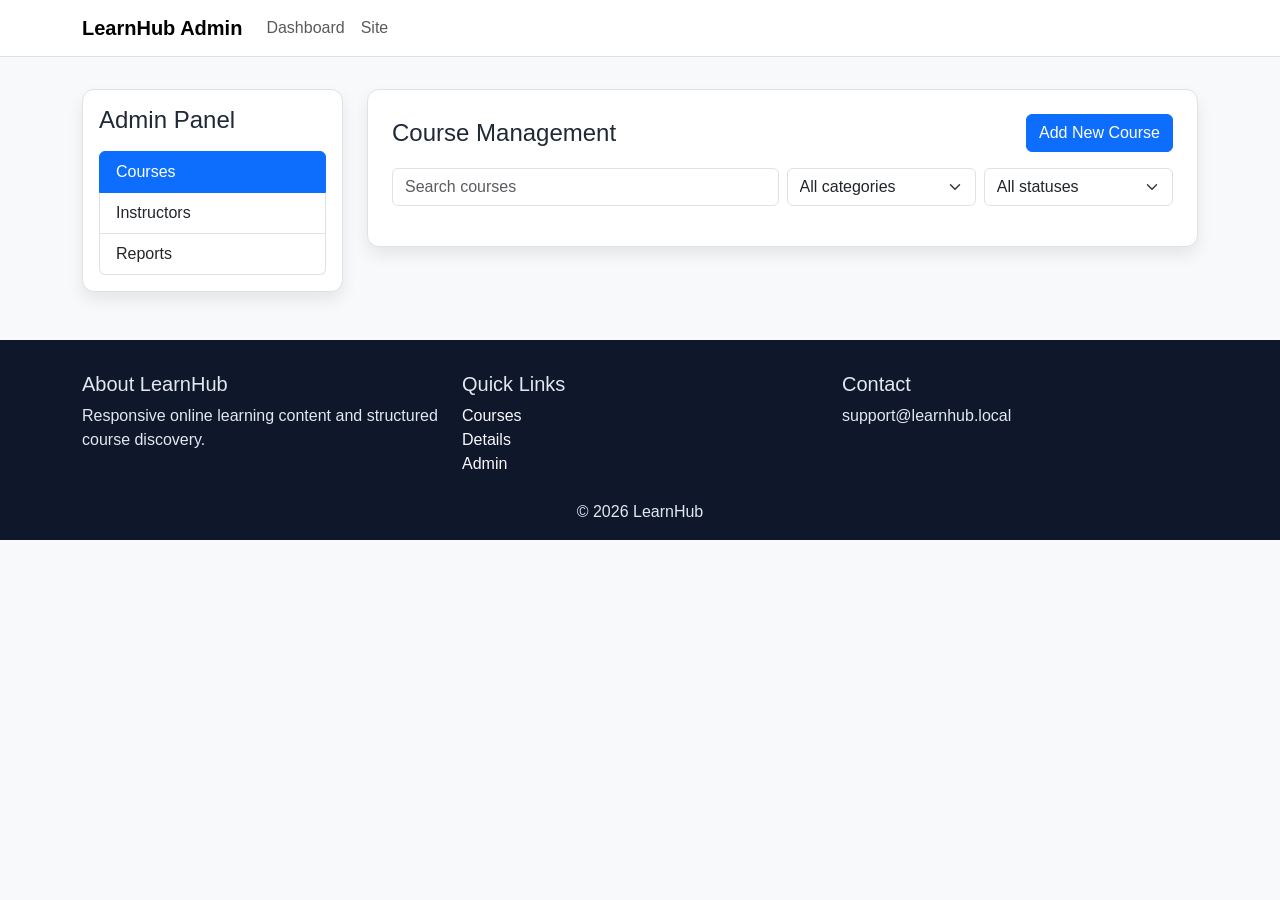
==== admin.html @ 7206ac58 "feat(ui): implement raw skeleton pages" ====
<!DOCTYPE html>
<html lang="en">
  <head>
    <meta charset="UTF-8" />
    <meta name="viewport" content="width=device-width, initial-scale=1.0" />
    <title>LearnHub - Admin Panel</title>
    <link
      href="https://cdn.jsdelivr.net/npm/bootstrap@5.3.3/dist/css/bootstrap.min.css"
      rel="stylesheet"
      integrity="sha384-QWTKZyjpPEjISv5WaRU9OFeRpok6YctnYmDr5pNlyT2bRjXh0JMhjY6hW+ALEwIH"
      crossorigin="anonymous"
    />
    <link rel="stylesheet" href="css/style.css" />
    <link rel="stylesheet" href="css/components.css" />
  </head>
  <body data-page="admin" data-controller="admin-page" class="page-shell">
    <header class="site-header">
      <nav class="navbar navbar-expand-lg navbar-light" id="site-navbar">
        <div class="container">
          <a class="navbar-brand" href="index.html">LearnHub Admin</a>
          <button class="navbar-toggler" type="button" data-bs-toggle="collapse" data-bs-target="#primary-nav">
            <span class="navbar-toggler-icon"></span>
          </button>
          <div class="collapse navbar-collapse" id="primary-nav">
            <ul class="navbar-nav me-auto mb-2 mb-lg-0">
              <li class="nav-item"><a class="nav-link" href="admin.html">Dashboard</a></li>
              <li class="nav-item"><a class="nav-link" href="index.html">Site</a></li>
            </ul>
          </div>
        </div>
      </nav>
    </header>

    <main class="site-main" id="main-content">
      <div class="container">
        <div class="row g-4">
          <aside class="col-lg-3" id="admin-sidebar" data-controller="admin-sidebar">
            <div class="page-card p-3">
              <h1 class="h4">Admin Panel</h1>
              <div class="list-group mt-3">
                <a class="list-group-item list-group-item-action active" href="#">Courses</a>
                <a class="list-group-item list-group-item-action" href="#">Instructors</a>
                <a class="list-group-item list-group-item-action" href="#">Reports</a>
              </div>
            </div>
          </aside>

          <section class="col-lg-9" id="admin-content" data-controller="admin-content">
            <div class="page-card p-4">
              <div class="d-flex flex-column flex-md-row justify-content-between align-items-md-center gap-2 mb-3">
                <h2 class="h4 mb-0">Course Management</h2>
                <button id="add-course-button" class="btn btn-primary" type="button">Add New Course</button>
              </div>
              <div class="row g-2 mb-3">
                <div class="col-md-6">
                  <input id="admin-search" class="form-control" type="search" placeholder="Search courses" data-admin-search />
                </div>
                <div class="col-md-3">
                  <select id="admin-category-filter" class="form-select" data-admin-category>
                    <option value="all">All categories</option>
                    <option value="web-dev">Web Dev</option>
                    <option value="design">Design</option>
                    <option value="data-science">Data Science</option>
                    <option value="marketing">Marketing</option>
                  </select>
                </div>
                <div class="col-md-3">
                  <select id="admin-status-filter" class="form-select" data-admin-status>
                    <option value="all">All statuses</option>
                    <option value="published">Published</option>
                    <option value="draft">Draft</option>
                  </select>
                </div>
              </div>
              <div id="admin-course-table" class="table-responsive" data-admin-table></div>
            </div>
          </section>
        </div>
      </div>
    </main>

    <footer class="site-footer">
      <div class="container">
        <div class="row g-4">
          <div class="col-md-4">
            <h5>About LearnHub</h5>
            <p class="mb-0">Responsive online learning content and structured course discovery.</p>
          </div>
          <div class="col-md-4">
            <h5>Quick Links</h5>
            <ul class="list-unstyled mb-0">
              <li><a class="text-decoration-none text-light" href="index.html">Courses</a></li>
              <li><a class="text-decoration-none text-light" href="course-detail.html">Details</a></li>
              <li><a class="text-decoration-none text-light" href="admin.html">Admin</a></li>
            </ul>
          </div>
          <div class="col-md-4">
            <h5>Contact</h5>
            <p class="mb-0">support@learnhub.local</p>
          </div>
        </div>
        <p class="text-center mt-4 mb-0">© 2026 LearnHub</p>
      </div>
    </footer>

    <script src="https://cdn.jsdelivr.net/npm/bootstrap@5.3.3/dist/js/bootstrap.bundle.min.js" integrity="sha384-YvpcrYf0tY3lHB60NNkmXc5s9fDVZLESaAA55NDzOxhy9GkcIdslK1eN7N6jIeHz" crossorigin="anonymous"></script>
    <script src="js/app.js"></script>
    <script src="js/controllers/admin-controller.js"></script>
    <script src="js/pages/admin.js"></script>
  </body>
</html>
---- css/style.css ----
/* Global foundation styles */
:root {
  --brand-primary: #0d6efd;
  --brand-primary-dark: #0b5ed7;
  --surface: #ffffff;
  --surface-muted: #f8f9fa;
  --text: #1f2937;
  --muted: #6c757d;
  --border: #dee2e6;
  --shadow: 0 0.5rem 1rem rgba(0, 0, 0, 0.08);
  --radius: 0.75rem;
}

* {
  box-sizing: border-box;
}

body {
  font-family: "Segoe UI", Roboto, Helvetica, Arial, sans-serif;
  margin: 0;
  background: var(--surface-muted);
  color: var(--text);
}

img {
  max-width: 100%;
  display: block;
}

.page-shell {
  min-height: 100vh;
}

.site-header {
  background: var(--surface);
  border-bottom: 1px solid var(--border);
}

.site-main {
  padding: 2rem 0 3rem;
}

.site-footer {
  background: #0f172a;
  color: #e2e8f0;
  padding: 2rem 0 1rem;
}

.page-card {
  background: var(--surface);
  border: 1px solid var(--border);
  border-radius: var(--radius);
  box-shadow: var(--shadow);
}

.content-section {
  margin-bottom: 1.5rem;
}

.panel-heading {
  margin-bottom: 1rem;
}

[data-controller] {
  min-height: 1px;
}

@media (max-width: 767.98px) {
  .site-main {
    padding-top: 1rem;
  }
}
---- css/components.css ----
/* Shared component styles */
.navbar-brand {
  font-weight: 700;
}

.hero-banner {
  background: linear-gradient(135deg, #0d6efd, #6f42c1);
  color: #fff;
  border-radius: 1rem;
  padding: 2rem;
}

.hero-banner .btn-light {
  color: #0d6efd;
}

.card-hover {
  transition: transform 0.15s ease, box-shadow 0.15s ease;
}

.card-hover:hover {
  transform: translateY(-2px);
  box-shadow: 0 0.75rem 1.25rem rgba(0, 0, 0, 0.12);
}

.status-pill {
  display: inline-flex;
  align-items: center;
  gap: 0.25rem;
  padding: 0.3rem 0.65rem;
  border-radius: 999px;
  background: rgba(13, 110, 253, 0.1);
  color: var(--brand-primary-dark);
  font-size: 0.85rem;
}

.empty-state {
  padding: 1.5rem;
  border: 1px dashed var(--border);
  border-radius: var(--radius);
  text-align: center;
  background: #fff;
}
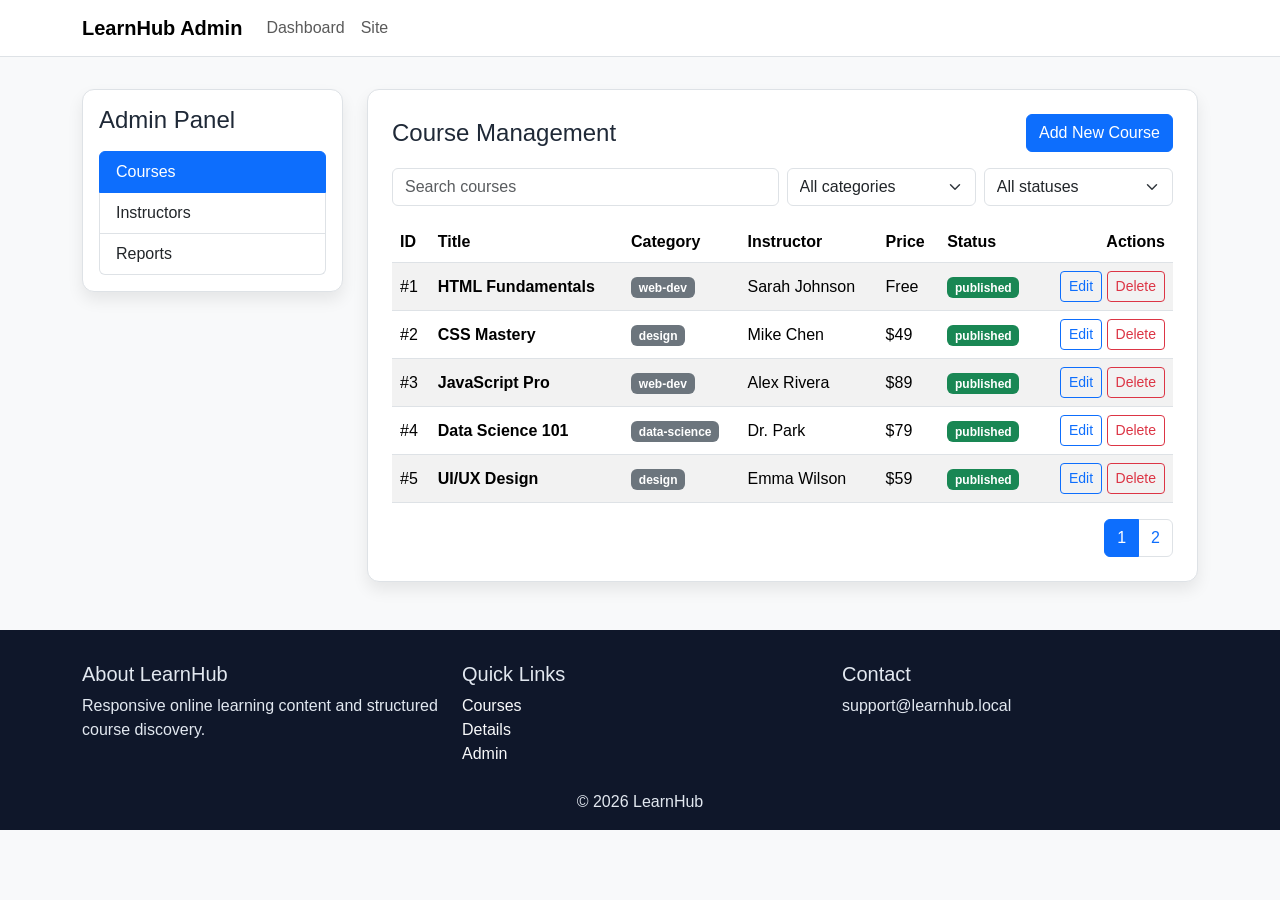
==== commit 0b9e737a: "đã thay đổi ở app.js js/controllers, html, css" ====
--- a/admin.html
+++ b/admin.html
@@ -49,7 +49,7 @@
             <div class="page-card p-4">
               <div class="d-flex flex-column flex-md-row justify-content-between align-items-md-center gap-2 mb-3">
                 <h2 class="h4 mb-0">Course Management</h2>
-                <button id="add-course-button" class="btn btn-primary" type="button">Add New Course</button>
+                <button id="add-course-button" class="btn btn-primary" type="button" data-bs-toggle="modal" data-bs-target="#course-modal">Add New Course</button>
               </div>
               <div class="row g-2 mb-3">
                 <div class="col-md-6">
@@ -73,11 +73,74 @@
                 </div>
               </div>
               <div id="admin-course-table" class="table-responsive" data-admin-table></div>
+              
+              <!-- Khung phân trang (Pagination) -->
+              <nav aria-label="Course pagination" class="mt-3">
+                <ul id="admin-pagination" class="pagination justify-content-end mb-0"></ul>
+              </nav>
             </div>
           </section>
         </div>
       </div>
     </main>
+
+    <!-- Modal Thêm / Sửa Khóa Học -->
+    <div class="modal fade" id="course-modal" tabindex="-1" aria-hidden="true">
+      <div class="modal-dialog">
+        <div class="modal-content">
+          <form id="course-form">
+            <div class="modal-header">
+              <h5 class="modal-title" id="course-modal-title">Add New Course</h5>
+              <button type="button" class="btn-close" data-bs-dismiss="modal" aria-label="Close"></button>
+            </div>
+            <div class="modal-body">
+              <input type="hidden" id="course-id" />
+              <div class="mb-3">
+                <label for="course-title-input" class="form-label">Title</label>
+                <input type="text" class="form-control" id="course-title-input" required minlength="5" />
+              </div>
+              <div class="mb-3">
+                <label for="course-category-input" class="form-label">Category</label>
+                <select class="form-select" id="course-category-input" required>
+                  <option value="web-dev">Web Dev</option>
+                  <option value="design">Design</option>
+                  <option value="data-science">Data Science</option>
+                  <option value="marketing">Marketing</option>
+                  <option value="other">Other</option>
+                </select>
+              </div>
+              <div class="mb-3">
+                <label for="course-instructor-input" class="form-label">Instructor Name</label>
+                <input type="text" class="form-control" id="course-instructor-input" required />
+              </div>
+              <div class="mb-3">
+                <label for="course-lessons-input" class="form-label">Lesson Count</label>
+                <input type="number" class="form-control" id="course-lessons-input" min="1" max="100" required />
+              </div>
+              <div class="mb-3">
+                <label for="course-price-input" class="form-label">Price ($)</label>
+                <input type="number" class="form-control" id="course-price-input" min="0" step="1" required />
+              </div>
+              <div class="mb-3">
+                <label for="course-rating-input" class="form-label">Rating (1.0 - 5.0)</label>
+                <input type="number" class="form-control" id="course-rating-input" min="1.0" max="5.0" step="0.1" required />
+              </div>
+              <div class="mb-3">
+                <label for="course-status-input" class="form-label">Status</label>
+                <select class="form-select" id="course-status-input" required>
+                  <option value="published">Published</option>
+                  <option value="draft">Draft</option>
+                </select>
+              </div>
+            </div>
+            <div class="modal-footer">
+              <button type="button" class="btn btn-secondary" data-bs-dismiss="modal">Cancel</button>
+              <button type="submit" class="btn btn-primary" id="save-course-btn">Save Course</button>
+            </div>
+          </form>
+        </div>
+      </div>
+    </div>
 
     <footer class="site-footer">
       <div class="container">
@@ -108,4 +171,4 @@
     <script src="js/controllers/admin-controller.js"></script>
     <script src="js/pages/admin.js"></script>
   </body>
-</html>
+</html>
--- a/css/style.css
+++ b/css/style.css
@@ -69,4 +69,4 @@
   .site-main {
     padding-top: 1rem;
   }
-}
+}
--- a/css/components.css
+++ b/css/components.css
@@ -40,4 +40,4 @@
   border-radius: var(--radius);
   text-align: center;
   background: #fff;
-}
+}
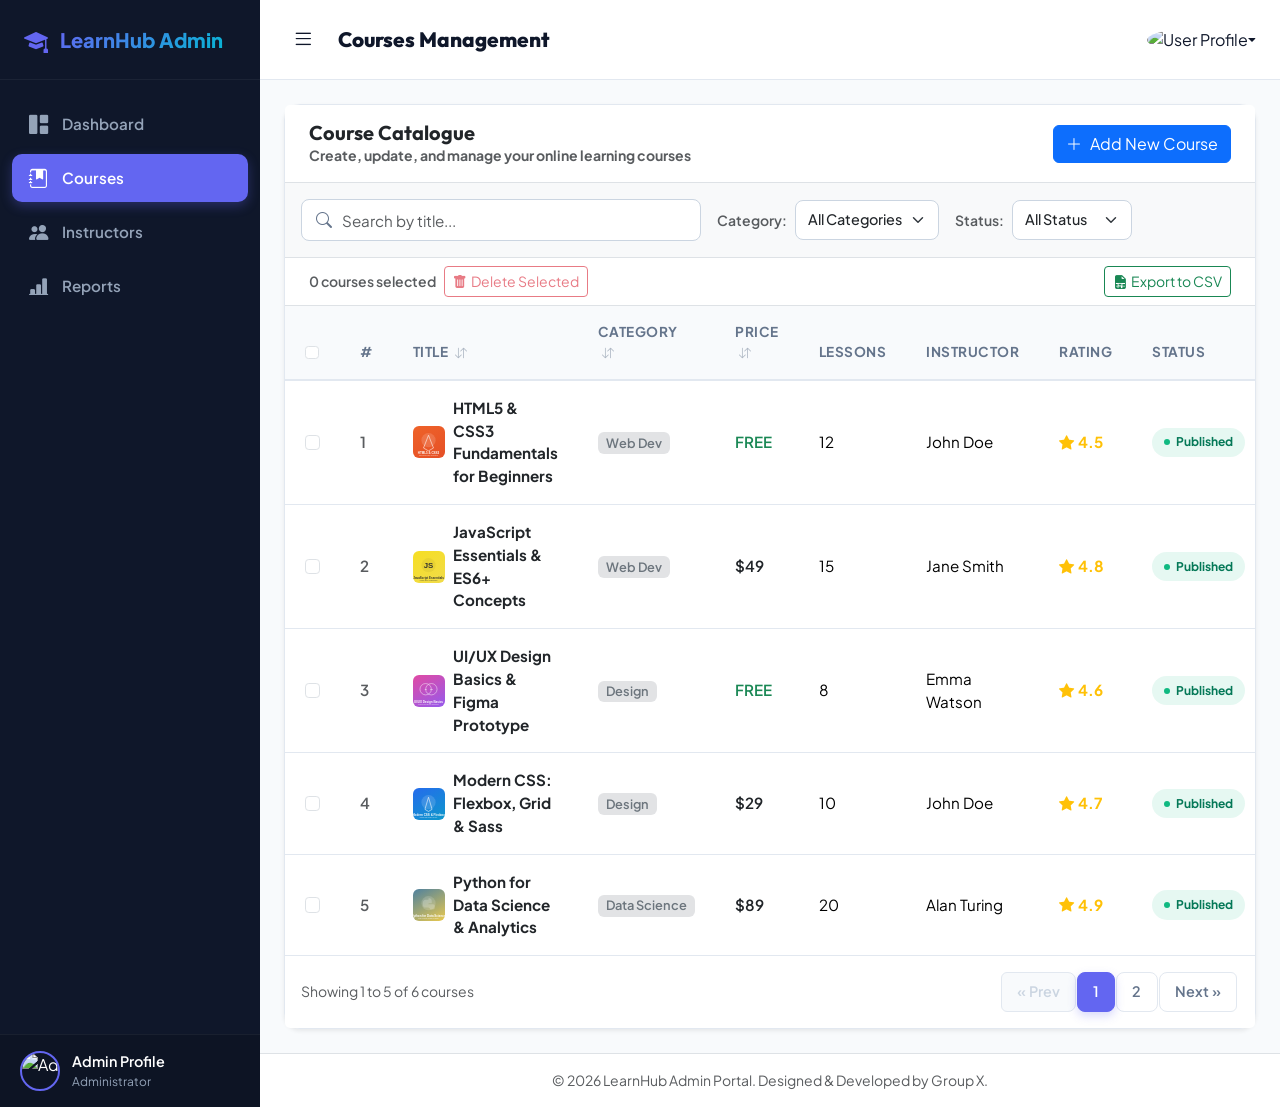
==== commit 64948040: "feat(fe): add static ui code" ====
--- a/admin.html
+++ b/admin.html
@@ -1,174 +1,461 @@
 <!DOCTYPE html>
-<html lang="en">
-  <head>
-    <meta charset="UTF-8" />
-    <meta name="viewport" content="width=device-width, initial-scale=1.0" />
-    <title>LearnHub - Admin Panel</title>
-    <link
-      href="https://cdn.jsdelivr.net/npm/bootstrap@5.3.3/dist/css/bootstrap.min.css"
-      rel="stylesheet"
-      integrity="sha384-QWTKZyjpPEjISv5WaRU9OFeRpok6YctnYmDr5pNlyT2bRjXh0JMhjY6hW+ALEwIH"
-      crossorigin="anonymous"
-    />
-    <link rel="stylesheet" href="css/style.css" />
-    <link rel="stylesheet" href="css/components.css" />
-  </head>
-  <body data-page="admin" data-controller="admin-page" class="page-shell">
-    <header class="site-header">
-      <nav class="navbar navbar-expand-lg navbar-light" id="site-navbar">
-        <div class="container">
-          <a class="navbar-brand" href="index.html">LearnHub Admin</a>
-          <button class="navbar-toggler" type="button" data-bs-toggle="collapse" data-bs-target="#primary-nav">
-            <span class="navbar-toggler-icon"></span>
-          </button>
-          <div class="collapse navbar-collapse" id="primary-nav">
-            <ul class="navbar-nav me-auto mb-2 mb-lg-0">
-              <li class="nav-item"><a class="nav-link" href="admin.html">Dashboard</a></li>
-              <li class="nav-item"><a class="nav-link" href="index.html">Site</a></li>
+<html lang="vi">
+<head>
+    <meta charset="UTF-8">
+    <meta name="viewport" content="width=device-width, initial-scale=1.0">
+    <title>Admin Dashboard - LearnHub Panel</title>
+    
+    <!-- Google Fonts -->
+    <link rel="preconnect" href="https://fonts.googleapis.com">
+    <link rel="preconnect" href="https://fonts.gstatic.com" crossorigin>
+    <link href="https://fonts.googleapis.com/css2?family=Outfit:wght@300;400;500;600;700;800&family=Plus+Jakarta+Sans:wght@300;400;500;600;700;800&display=swap" rel="stylesheet">
+    
+    <!-- Bootstrap CSS CDN + Bootstrap Icons CDN -->
+    <link rel="stylesheet" href="https://cdn.jsdelivr.net/npm/bootstrap@5.3.3/dist/css/bootstrap.min.css">
+    <link rel="stylesheet" href="https://cdn.jsdelivr.net/npm/bootstrap-icons@1.11.2/font/bootstrap-icons.min.css">
+    
+    <!-- Custom Style -->
+    <link rel="stylesheet" href="style.css">
+</head>
+<body>
+
+    <div id="admin-wrapper">
+        <!-- Sidebar -->
+        <aside id="admin-sidebar">
+            <div class="sidebar-brand">
+                <div class="logo-icon">
+                    <i class="bi bi-mortarboard-fill"></i>
+                </div>
+                <span class="brand-name">LearnHub Admin</span>
+            </div>
+            
+            <ul class="sidebar-nav">
+                <li class="nav-item">
+                    <a href="#" class="nav-link">
+                        <i class="bi bi-grid-1x2-fill"></i>
+                        <span>Dashboard</span>
+                    </a>
+                </li>
+                <li class="nav-item active">
+                    <a href="#" class="nav-link">
+                        <i class="bi bi-journal-bookmark-fill"></i>
+                        <span>Courses</span>
+                    </a>
+                </li>
+                <li class="nav-item">
+                    <a href="#" class="nav-link">
+                        <i class="bi bi-people-fill"></i>
+                        <span>Instructors</span>
+                    </a>
+                </li>
+                <li class="nav-item">
+                    <a href="#" class="nav-link">
+                        <i class="bi bi-bar-chart-line-fill"></i>
+                        <span>Reports</span>
+                    </a>
+                </li>
             </ul>
-          </div>
+            
+            <div class="sidebar-user">
+                <img src="https://images.unsplash.com/photo-1535713875002-d1d0cf377fde?w=100&h=100&fit=crop&crop=face" alt="Admin Avatar">
+                <div class="user-info">
+                    <span class="user-name">Admin Profile</span>
+                    <span class="user-role">Administrator</span>
+                </div>
+            </div>
+        </aside>
+
+        <!-- Overlay for Mobile Sidebar -->
+        <div class="sidebar-overlay-custom" id="sidebar-overlay"></div>
+
+        <!-- Main Workspace Content -->
+        <div id="admin-main">
+            <!-- Header (Navbar) -->
+            <header class="admin-header justify-content-between">
+                <div class="d-flex align-items-center">
+                    <button class="toggle-btn" id="sidebar-toggle" aria-label="Toggle Sidebar">
+                        <i class="bi bi-list"></i>
+                    </button>
+                    <h1 class="page-title">Courses Management</h1>
+                </div>
+                
+                <div class="d-flex align-items-center gap-3">
+                    <div class="dropdown">
+                        <img src="https://images.unsplash.com/photo-1535713875002-d1d0cf377fde?w=100&h=100&fit=crop&crop=face" alt="User Profile" class="profile-avatar dropdown-toggle" data-bs-toggle="dropdown" aria-expanded="false" style="width: 38px; height: 38px; border-radius: 50%; cursor: pointer;">
+                        <ul class="dropdown-menu dropdown-menu-end shadow border-0 py-2" style="border-radius: 10px;">
+                            <li><a class="dropdown-item py-2" href="#"><i class="bi bi-person me-2"></i>Profile</a></li>
+                            <li><a class="dropdown-item py-2" href="index.html"><i class="bi bi-globe me-2"></i>View Site</a></li>
+                            <li><hr class="dropdown-divider"></li>
+                            <li><a class="dropdown-item py-2 text-danger" href="#" id="btn-logout"><i class="bi bi-box-arrow-right me-2"></i>Logout</a></li>
+                        </ul>
+                    </div>
+                </div>
+            </header>
+
+            <!-- Workspace Body -->
+            <div class="container-fluid p-4">
+                
+                <!-- Main Data Card -->
+                <div class="card admin-panel-card shadow-sm">
+                    <div class="card-header d-flex flex-wrap justify-content-between align-items-center gap-3 border-0 py-3 bg-white">
+                        <div>
+                            <h2 class="card-title h5 mb-0 fw-bold">Course Catalogue</h2>
+                            <p class="text-muted mb-0 small">Create, update, and manage your online learning courses</p>
+                        </div>
+                        
+                        <button class="btn btn-primary btn-add-emp" id="btn-add-course">
+                            <i class="bi bi-plus-lg me-2"></i>Add New Course
+                        </button>
+                    </div>
+
+                    <!-- Toolbar (Filters and Operations) -->
+                    <div class="card-body bg-light border-bottom border-top p-3">
+                        <div class="d-flex flex-wrap align-items-center gap-3">
+                            <!-- Search -->
+                            <div class="search-grid-control flex-grow-1">
+                                <i class="bi bi-search"></i>
+                                <input type="text" class="form-control" id="search-input" placeholder="Search by title...">
+                            </div>
+                            
+                            <!-- Category Filter -->
+                            <div class="d-flex align-items-center gap-2">
+                                <label for="category-filter" class="text-muted small fw-semibold text-nowrap">Category:</label>
+                                <select class="form-select sort-select" id="category-filter" style="height: 40px; min-width: 140px;">
+                                    <option value="All">All Categories</option>
+                                    <option value="Web Dev">Web Dev</option>
+                                    <option value="Design">Design</option>
+                                    <option value="Data Science">Data Science</option>
+                                    <option value="Marketing">Marketing</option>
+                                    <option value="Other">Other</option>
+                                </select>
+                            </div>
+
+                            <!-- Status Filter -->
+                            <div class="d-flex align-items-center gap-2">
+                                <label for="status-filter" class="text-muted small fw-semibold text-nowrap">Status:</label>
+                                <select class="form-select sort-select" id="status-filter" style="height: 40px; min-width: 120px;">
+                                    <option value="All">All Status</option>
+                                    <option value="Published">Published</option>
+                                    <option value="Draft">Draft</option>
+                                </select>
+                            </div>
+                        </div>
+                    </div>
+
+                    <!-- Action Bar (Bulk Delete + Export) -->
+                    <div class="px-4 py-2 border-bottom d-flex justify-content-between align-items-center bg-white">
+                        <div class="d-flex align-items-center gap-2">
+                            <span class="text-muted small fw-semibold" id="selected-count-label">0 courses selected</span>
+                            <button class="btn btn-sm btn-outline-danger" id="btn-bulk-delete" disabled style="display: inline-flex; align-items: center; gap: 0.25rem;">
+                                <i class="bi bi-trash-fill"></i> Delete Selected
+                            </button>
+                        </div>
+                        
+                        <button class="btn btn-sm btn-outline-success" id="btn-export-csv" style="display: inline-flex; align-items: center; gap: 0.25rem;">
+                            <i class="bi bi-file-earmark-spreadsheet-fill"></i> Export to CSV
+                        </button>
+                    </div>
+
+                    <!-- Data Table -->
+                    <div class="table-responsive">
+                        <table class="table custom-table-admin align-middle" id="courses-table">
+                            <thead>
+                                <tr>
+                                    <th style="width: 40px;">
+                                        <input type="checkbox" class="form-check-input" id="check-all-courses">
+                                    </th>
+                                    <th style="width: 60px;">#</th>
+                                    <th class="sortable-header" id="sort-title">
+                                        Title <i class="bi bi-arrow-down-up"></i>
+                                    </th>
+                                    <th class="sortable-header" id="sort-category">
+                                        Category <i class="bi bi-arrow-down-up"></i>
+                                    </th>
+                                    <th class="sortable-header" id="sort-price">
+                                        Price <i class="bi bi-arrow-down-up"></i>
+                                    </th>
+                                    <th>Lessons</th>
+                                    <th>Instructor</th>
+                                    <th>Rating</th>
+                                    <th>Status</th>
+                                    <th class="text-end" style="width: 100px;">Actions</th>
+                                </tr>
+                            </thead>
+                            <tbody id="courses-tbody">
+                                <!-- Row 1 -->
+                                <tr data-course-id="1">
+                                    <td>
+                                        <input type="checkbox" class="form-check-input row-checkbox" data-id="1">
+                                    </td>
+                                    <td class="text-muted fw-semibold">1</td>
+                                    <td>
+                                        <div class="d-flex align-items-center gap-2">
+                                            <img src="images/html.svg" alt="HTML5" style="width: 32px; height: 32px; border-radius: 6px; object-fit: cover;">
+                                            <span class="fw-bold text-dark">HTML5 & CSS3 Fundamentals for Beginners</span>
+                                        </div>
+                                    </td>
+                                    <td><span class="badge bg-secondary-subtle text-secondary px-2.5 py-1.5 fw-semibold" style="font-size: 0.8rem;">Web Dev</span></td>
+                                    <td><span class="fw-semibold text-success">FREE</span></td>
+                                    <td>12</td>
+                                    <td>John Doe</td>
+                                    <td><span class="text-warning fw-bold"><i class="bi bi-star-fill me-1"></i>4.5</span></td>
+                                    <td><span class="status-badge status-badge-published">Published</span></td>
+                                    <td class="text-end">
+                                        <button class="btn-action-edit btn-edit" data-id="1" aria-label="Edit Course"><i class="bi bi-pencil-square"></i></button>
+                                        <button class="btn-action-delete btn-delete" data-id="1" aria-label="Delete Course"><i class="bi bi-trash"></i></button>
+                                    </td>
+                                </tr>
+                                <!-- Row 2 -->
+                                <tr data-course-id="2">
+                                    <td>
+                                        <input type="checkbox" class="form-check-input row-checkbox" data-id="2">
+                                    </td>
+                                    <td class="text-muted fw-semibold">2</td>
+                                    <td>
+                                        <div class="d-flex align-items-center gap-2">
+                                            <img src="images/javascript.svg" alt="JS" style="width: 32px; height: 32px; border-radius: 6px; object-fit: cover;">
+                                            <span class="fw-bold text-dark">JavaScript Essentials & ES6+ Concepts</span>
+                                        </div>
+                                    </td>
+                                    <td><span class="badge bg-secondary-subtle text-secondary px-2.5 py-1.5 fw-semibold" style="font-size: 0.8rem;">Web Dev</span></td>
+                                    <td><span class="fw-semibold text-dark">$49</span></td>
+                                    <td>15</td>
+                                    <td>Jane Smith</td>
+                                    <td><span class="text-warning fw-bold"><i class="bi bi-star-fill me-1"></i>4.8</span></td>
+                                    <td><span class="status-badge status-badge-published">Published</span></td>
+                                    <td class="text-end">
+                                        <button class="btn-action-edit btn-edit" data-id="2" aria-label="Edit Course"><i class="bi bi-pencil-square"></i></button>
+                                        <button class="btn-action-delete btn-delete" data-id="2" aria-label="Delete Course"><i class="bi bi-trash"></i></button>
+                                    </td>
+                                </tr>
+                                <!-- Row 3 -->
+                                <tr data-course-id="3">
+                                    <td>
+                                        <input type="checkbox" class="form-check-input row-checkbox" data-id="3">
+                                    </td>
+                                    <td class="text-muted fw-semibold">3</td>
+                                    <td>
+                                        <div class="d-flex align-items-center gap-2">
+                                            <img src="images/uiux.svg" alt="UI" style="width: 32px; height: 32px; border-radius: 6px; object-fit: cover;">
+                                            <span class="fw-bold text-dark">UI/UX Design Basics & Figma Prototype</span>
+                                        </div>
+                                    </td>
+                                    <td><span class="badge bg-secondary-subtle text-secondary px-2.5 py-1.5 fw-semibold" style="font-size: 0.8rem;">Design</span></td>
+                                    <td><span class="fw-semibold text-success">FREE</span></td>
+                                    <td>8</td>
+                                    <td>Emma Watson</td>
+                                    <td><span class="text-warning fw-bold"><i class="bi bi-star-fill me-1"></i>4.6</span></td>
+                                    <td><span class="status-badge status-badge-published">Published</span></td>
+                                    <td class="text-end">
+                                        <button class="btn-action-edit btn-edit" data-id="3" aria-label="Edit Course"><i class="bi bi-pencil-square"></i></button>
+                                        <button class="btn-action-delete btn-delete" data-id="3" aria-label="Delete Course"><i class="bi bi-trash"></i></button>
+                                    </td>
+                                </tr>
+                                <!-- Row 4 -->
+                                <tr data-course-id="4">
+                                    <td>
+                                        <input type="checkbox" class="form-check-input row-checkbox" data-id="4">
+                                    </td>
+                                    <td class="text-muted fw-semibold">4</td>
+                                    <td>
+                                        <div class="d-flex align-items-center gap-2">
+                                            <img src="images/css.svg" alt="CSS" style="width: 32px; height: 32px; border-radius: 6px; object-fit: cover;">
+                                            <span class="fw-bold text-dark">Modern CSS: Flexbox, Grid & Sass</span>
+                                        </div>
+                                    </td>
+                                    <td><span class="badge bg-secondary-subtle text-secondary px-2.5 py-1.5 fw-semibold" style="font-size: 0.8rem;">Design</span></td>
+                                    <td><span class="fw-semibold text-dark">$29</span></td>
+                                    <td>10</td>
+                                    <td>John Doe</td>
+                                    <td><span class="text-warning fw-bold"><i class="bi bi-star-fill me-1"></i>4.7</span></td>
+                                    <td><span class="status-badge status-badge-published">Published</span></td>
+                                    <td class="text-end">
+                                        <button class="btn-action-edit btn-edit" data-id="4" aria-label="Edit Course"><i class="bi bi-pencil-square"></i></button>
+                                        <button class="btn-action-delete btn-delete" data-id="4" aria-label="Delete Course"><i class="bi bi-trash"></i></button>
+                                    </td>
+                                </tr>
+                                <!-- Row 5 -->
+                                <tr data-course-id="5">
+                                    <td>
+                                        <input type="checkbox" class="form-check-input row-checkbox" data-id="5">
+                                    </td>
+                                    <td class="text-muted fw-semibold">5</td>
+                                    <td>
+                                        <div class="d-flex align-items-center gap-2">
+                                            <img src="images/python.svg" alt="Python" style="width: 32px; height: 32px; border-radius: 6px; object-fit: cover;">
+                                            <span class="fw-bold text-dark">Python for Data Science & Analytics</span>
+                                        </div>
+                                    </td>
+                                    <td><span class="badge bg-secondary-subtle text-secondary px-2.5 py-1.5 fw-semibold" style="font-size: 0.8rem;">Data Science</span></td>
+                                    <td><span class="fw-semibold text-dark">$89</span></td>
+                                    <td>20</td>
+                                    <td>Alan Turing</td>
+                                    <td><span class="text-warning fw-bold"><i class="bi bi-star-fill me-1"></i>4.9</span></td>
+                                    <td><span class="status-badge status-badge-published">Published</span></td>
+                                    <td class="text-end">
+                                        <button class="btn-action-edit btn-edit" data-id="5" aria-label="Edit Course"><i class="bi bi-pencil-square"></i></button>
+                                        <button class="btn-action-delete btn-delete" data-id="5" aria-label="Delete Course"><i class="bi bi-trash"></i></button>
+                                    </td>
+                                </tr>
+                            </tbody>
+                        </table>
+                    </div>
+
+                    <!-- Pagination -->
+                    <div class="card-footer bg-white border-0 py-3 d-flex flex-column flex-sm-row justify-content-between align-items-center gap-3">
+                        <span class="text-muted small" id="showing-records-label">Showing 1 to 5 of 6 courses</span>
+                        <nav aria-label="Page navigation" class="pagination-custom">
+                            <ul class="pagination mb-0">
+                                <li class="page-item disabled" id="btn-page-prev">
+                                    <a class="page-link" href="#" aria-label="Previous">
+                                        <span aria-hidden="true">&laquo; Prev</span>
+                                    </a>
+                                </li>
+                                <li class="page-item active"><a class="page-link" href="#">1</a></li>
+                                <li class="page-item" id="btn-page-2"><a class="page-link" href="#">2</a></li>
+                                <li class="page-item" id="btn-page-next">
+                                    <a class="page-link" href="#" aria-label="Next">
+                                        <span aria-hidden="true">Next &raquo;</span>
+                                    </a>
+                                </li>
+                            </ul>
+                        </nav>
+                    </div>
+                </div>
+
+            </div>
+
+            <!-- footer -->
+            <footer class="text-center py-3 bg-white border-top mt-auto text-muted small">
+                &copy; 2026 LearnHub Admin Portal. Designed & Developed by Group X.
+            </footer>
         </div>
-      </nav>
-    </header>
-
-    <main class="site-main" id="main-content">
-      <div class="container">
-        <div class="row g-4">
-          <aside class="col-lg-3" id="admin-sidebar" data-controller="admin-sidebar">
-            <div class="page-card p-3">
-              <h1 class="h4">Admin Panel</h1>
-              <div class="list-group mt-3">
-                <a class="list-group-item list-group-item-action active" href="#">Courses</a>
-                <a class="list-group-item list-group-item-action" href="#">Instructors</a>
-                <a class="list-group-item list-group-item-action" href="#">Reports</a>
-              </div>
-            </div>
-          </aside>
-
-          <section class="col-lg-9" id="admin-content" data-controller="admin-content">
-            <div class="page-card p-4">
-              <div class="d-flex flex-column flex-md-row justify-content-between align-items-md-center gap-2 mb-3">
-                <h2 class="h4 mb-0">Course Management</h2>
-                <button id="add-course-button" class="btn btn-primary" type="button" data-bs-toggle="modal" data-bs-target="#course-modal">Add New Course</button>
-              </div>
-              <div class="row g-2 mb-3">
-                <div class="col-md-6">
-                  <input id="admin-search" class="form-control" type="search" placeholder="Search courses" data-admin-search />
-                </div>
-                <div class="col-md-3">
-                  <select id="admin-category-filter" class="form-select" data-admin-category>
-                    <option value="all">All categories</option>
-                    <option value="web-dev">Web Dev</option>
-                    <option value="design">Design</option>
-                    <option value="data-science">Data Science</option>
-                    <option value="marketing">Marketing</option>
-                  </select>
-                </div>
-                <div class="col-md-3">
-                  <select id="admin-status-filter" class="form-select" data-admin-status>
-                    <option value="all">All statuses</option>
-                    <option value="published">Published</option>
-                    <option value="draft">Draft</option>
-                  </select>
-                </div>
-              </div>
-              <div id="admin-course-table" class="table-responsive" data-admin-table></div>
-              
-              <!-- Khung phân trang (Pagination) -->
-              <nav aria-label="Course pagination" class="mt-3">
-                <ul id="admin-pagination" class="pagination justify-content-end mb-0"></ul>
-              </nav>
-            </div>
-          </section>
+    </div>
+
+    <!-- Bootstrap Modals -->
+
+    <!-- Add/Edit Course Modal -->
+    <div class="modal fade" id="courseModal" tabindex="-1" aria-labelledby="courseModalLabel" aria-hidden="true">
+        <div class="modal-dialog modal-dialog-centered">
+            <div class="modal-content modal-content-custom">
+                <div class="modal-header modal-header-custom">
+                    <h5 class="modal-title modal-title-custom" id="courseModalLabel">Add New Course</h5>
+                    <button type="button" class="btn-close" data-bs-dismiss="modal" aria-label="Close"></button>
+                </div>
+                <form id="courseForm" class="needs-validation" novalidate>
+                    <input type="hidden" id="courseId" value="">
+                    
+                    <div class="modal-body modal-body-custom">
+                        <!-- Title -->
+                        <div class="mb-3">
+                            <label for="courseTitle" class="form-label">Course Title</label>
+                            <input type="text" class="form-control" id="courseTitle" required minlength="5" placeholder="Enter course title (min 5 characters)">
+                            <div class="invalid-feedback">Please enter a title with at least 5 characters.</div>
+                        </div>
+                        
+                        <!-- Category -->
+                        <div class="mb-3">
+                            <label for="courseCategory" class="form-label">Category</label>
+                            <select class="form-select" id="courseCategory" required>
+                                <option value="" disabled selected>Select category</option>
+                                <option value="Web Dev">Web Dev</option>
+                                <option value="Design">Design</option>
+                                <option value="Data Science">Data Science</option>
+                                <option value="Marketing">Marketing</option>
+                                <option value="Other">Other</option>
+                            </select>
+                            <div class="invalid-feedback">Please select a course category.</div>
+                        </div>
+                        
+                        <!-- Instructor -->
+                        <div class="mb-3">
+                            <label for="courseInstructor" class="form-label">Instructor Name</label>
+                            <input type="text" class="form-control" id="courseInstructor" required placeholder="Enter instructor name">
+                            <div class="invalid-feedback">Please enter the instructor name.</div>
+                        </div>
+                        
+                        <div class="row">
+                            <!-- Lesson Count -->
+                            <div class="col-md-6 mb-3">
+                                <label for="courseLessons" class="form-label">Lesson Count</label>
+                                <input type="number" class="form-control" id="courseLessons" required min="1" max="100" placeholder="1-100">
+                                <div class="invalid-feedback">Please enter lessons between 1 and 100.</div>
+                            </div>
+                            <!-- Price -->
+                            <div class="col-md-6 mb-3">
+                                <label for="coursePrice" class="form-label">Price ($)</label>
+                                <input type="number" class="form-control" id="coursePrice" required min="0" placeholder="0 for FREE">
+                                <div class="invalid-feedback">Please enter a valid price (>= 0).</div>
+                            </div>
+                        </div>
+                        
+                        <div class="row">
+                            <!-- Rating -->
+                            <div class="col-md-6 mb-3">
+                                <label for="courseRating" class="form-label">Initial Rating</label>
+                                <input type="number" class="form-control" id="courseRating" required min="1.0" max="5.0" step="0.1" placeholder="1.0 - 5.0">
+                                <div class="invalid-feedback">Please enter a rating between 1.0 and 5.0.</div>
+                            </div>
+                            <!-- Status -->
+                            <div class="col-md-6 mb-3">
+                                <label for="courseStatus" class="form-label">Status</label>
+                                <select class="form-select" id="courseStatus" required>
+                                    <option value="Published">Published</option>
+                                    <option value="Draft">Draft</option>
+                                </select>
+                                <div class="invalid-feedback">Please select a status.</div>
+                            </div>
+                        </div>
+                    </div>
+                    <div class="modal-footer modal-footer-custom">
+                        <button type="button" class="btn btn-light" data-bs-dismiss="modal">Cancel</button>
+                        <button type="submit" class="btn btn-primary" id="btn-save-course">Save Course</button>
+                    </div>
+                </form>
+            </div>
         </div>
-      </div>
-    </main>
-
-    <!-- Modal Thêm / Sửa Khóa Học -->
-    <div class="modal fade" id="course-modal" tabindex="-1" aria-hidden="true">
-      <div class="modal-dialog">
-        <div class="modal-content">
-          <form id="course-form">
-            <div class="modal-header">
-              <h5 class="modal-title" id="course-modal-title">Add New Course</h5>
-              <button type="button" class="btn-close" data-bs-dismiss="modal" aria-label="Close"></button>
-            </div>
-            <div class="modal-body">
-              <input type="hidden" id="course-id" />
-              <div class="mb-3">
-                <label for="course-title-input" class="form-label">Title</label>
-                <input type="text" class="form-control" id="course-title-input" required minlength="5" />
-              </div>
-              <div class="mb-3">
-                <label for="course-category-input" class="form-label">Category</label>
-                <select class="form-select" id="course-category-input" required>
-                  <option value="web-dev">Web Dev</option>
-                  <option value="design">Design</option>
-                  <option value="data-science">Data Science</option>
-                  <option value="marketing">Marketing</option>
-                  <option value="other">Other</option>
-                </select>
-              </div>
-              <div class="mb-3">
-                <label for="course-instructor-input" class="form-label">Instructor Name</label>
-                <input type="text" class="form-control" id="course-instructor-input" required />
-              </div>
-              <div class="mb-3">
-                <label for="course-lessons-input" class="form-label">Lesson Count</label>
-                <input type="number" class="form-control" id="course-lessons-input" min="1" max="100" required />
-              </div>
-              <div class="mb-3">
-                <label for="course-price-input" class="form-label">Price ($)</label>
-                <input type="number" class="form-control" id="course-price-input" min="0" step="1" required />
-              </div>
-              <div class="mb-3">
-                <label for="course-rating-input" class="form-label">Rating (1.0 - 5.0)</label>
-                <input type="number" class="form-control" id="course-rating-input" min="1.0" max="5.0" step="0.1" required />
-              </div>
-              <div class="mb-3">
-                <label for="course-status-input" class="form-label">Status</label>
-                <select class="form-select" id="course-status-input" required>
-                  <option value="published">Published</option>
-                  <option value="draft">Draft</option>
-                </select>
-              </div>
-            </div>
-            <div class="modal-footer">
-              <button type="button" class="btn btn-secondary" data-bs-dismiss="modal">Cancel</button>
-              <button type="submit" class="btn btn-primary" id="save-course-btn">Save Course</button>
-            </div>
-          </form>
+    </div>
+
+    <!-- Confirm Delete Modal -->
+    <div class="modal fade" id="deleteConfirmModal" tabindex="-1" aria-labelledby="deleteConfirmModalLabel" aria-hidden="true">
+        <div class="modal-dialog modal-dialog-centered modal-sm">
+            <div class="modal-content modal-content-custom">
+                <div class="modal-header bg-danger-subtle py-3 border-0">
+                    <h5 class="modal-title fw-bold text-danger h6" id="deleteConfirmModalLabel">Confirm Delete</h5>
+                    <button type="button" class="btn-close" data-bs-dismiss="modal" aria-label="Close"></button>
+                </div>
+                <div class="modal-body py-4 text-center">
+                    <i class="bi bi-exclamation-triangle-fill text-danger fs-1 mb-2"></i>
+                    <p class="mb-0 fw-semibold">Are you sure you want to delete course:</p>
+                    <p class="text-danger fw-bold mb-0" id="delete-target-name">JavaScript Essentials</p>
+                    <p class="text-muted small mt-2 mb-0">This action cannot be undone!</p>
+                </div>
+                <div class="modal-footer justify-content-center border-0 bg-light py-3" style="border-bottom-left-radius: 20px; border-bottom-right-radius: 20px;">
+                    <button type="button" class="btn btn-light px-3" data-bs-dismiss="modal">Cancel</button>
+                    <button type="button" class="btn btn-danger px-3" id="btn-confirm-delete">Delete</button>
+                </div>
+            </div>
         </div>
-      </div>
     </div>
 
-    <footer class="site-footer">
-      <div class="container">
-        <div class="row g-4">
-          <div class="col-md-4">
-            <h5>About LearnHub</h5>
-            <p class="mb-0">Responsive online learning content and structured course discovery.</p>
-          </div>
-          <div class="col-md-4">
-            <h5>Quick Links</h5>
-            <ul class="list-unstyled mb-0">
-              <li><a class="text-decoration-none text-light" href="index.html">Courses</a></li>
-              <li><a class="text-decoration-none text-light" href="course-detail.html">Details</a></li>
-              <li><a class="text-decoration-none text-light" href="admin.html">Admin</a></li>
-            </ul>
-          </div>
-          <div class="col-md-4">
-            <h5>Contact</h5>
-            <p class="mb-0">support@learnhub.local</p>
-          </div>
+    <!-- Toast Notification Container -->
+    <div class="toast-container position-fixed top-0 end-0 p-3 toast-container-custom">
+        <div id="appToast" class="toast toast-custom align-items-center text-white border-0 bg-success" role="alert" aria-live="assertive" aria-atomic="true">
+            <div class="d-flex">
+                <div class="toast-body d-flex align-items-center gap-2">
+                    <i class="bi bi-check-circle-fill"></i>
+                    <span id="toast-message">Action completed successfully.</span>
+                </div>
+                <button type="button" class="btn-close btn-close-white me-2 m-auto" data-bs-dismiss="toast" aria-label="Close"></button>
+            </div>
         </div>
-        <p class="text-center mt-4 mb-0">© 2026 LearnHub</p>
-      </div>
-    </footer>
-
-    <script src="https://cdn.jsdelivr.net/npm/bootstrap@5.3.3/dist/js/bootstrap.bundle.min.js" integrity="sha384-YvpcrYf0tY3lHB60NNkmXc5s9fDVZLESaAA55NDzOxhy9GkcIdslK1eN7N6jIeHz" crossorigin="anonymous"></script>
-    <script src="js/app.js"></script>
-    <script src="js/controllers/admin-controller.js"></script>
-    <script src="js/pages/admin.js"></script>
-  </body>
-</html>+    </div>
+
+    <!-- Bootstrap Bundle JS CDN -->
+    <script src="https://cdn.jsdelivr.net/npm/bootstrap@5.3.3/dist/js/bootstrap.bundle.min.js"></script>
+    
+    <!-- Link JS files -->
+    <script src="app.js"></script>
+    <script src="admin.js"></script>
+</body>
+</html>
--- a/style.css
+++ b/style.css
@@ -0,0 +1,1393 @@
+@import url('https://fonts.googleapis.com/css2?family=Outfit:wght@300;400;500;600;700;800&family=Plus+Jakarta+Sans:wght@300;400;500;600;700;800&display=swap');
+
+/* Root Variables */
+:root {
+    /* Color Palette */
+    --primary-color: #6366f1; /* Indigo */
+    --primary-hover: #4f46e5;
+    --primary-light: rgba(99, 102, 241, 0.1);
+    --secondary-color: #06b6d4; /* Cyan */
+    --secondary-hover: #0891b2;
+    --success-color: #10b981; /* Emerald */
+    --danger-color: #ef4444; /* Rose */
+    --warning-color: #f59e0b; /* Amber */
+    
+    /* Neutral Colors */
+    --main-bg: #f8fafc;
+    --card-bg: #ffffff;
+    --text-main: #0f172a; /* Slate 900 */
+    --text-muted: #64748b; /* Slate 500 */
+    --border-color: #cbd5e1; /* Slate 300 */
+    --border-light: #e2e8f0; /* Slate 200 */
+    --footer-bg: #0f172a;
+    
+    /* Layout Dimensions */
+    --navbar-height: 80px;
+    --sidebar-width: 260px;
+    --sidebar-collapsed-width: 80px;
+    
+    /* Box Shadows */
+    --shadow-sm: 0 1px 2px 0 rgba(0, 0, 0, 0.05);
+    --shadow-md: 0 4px 6px -1px rgba(0, 0, 0, 0.05), 0 2px 4px -2px rgba(0, 0, 0, 0.05);
+    --shadow-lg: 0 10px 15px -3px rgba(0, 0, 0, 0.08), 0 4px 6px -4px rgba(0, 0, 0, 0.08);
+    --shadow-xl: 0 20px 25px -5px rgba(0, 0, 0, 0.1), 0 8px 10px -6px rgba(0, 0, 0, 0.1);
+    
+    /* Transitions */
+    --transition-fast: all 0.2s cubic-bezier(0.4, 0, 0.2, 1);
+    --transition-normal: all 0.3s cubic-bezier(0.4, 0, 0.2, 1);
+}
+
+/* Global Styles */
+body {
+    font-family: 'Plus Jakarta Sans', 'Outfit', sans-serif;
+    background-color: var(--main-bg);
+    color: var(--text-main);
+    overflow-x: hidden;
+    min-height: 100vh;
+    display: flex;
+    flex-direction: column;
+}
+
+/* Scrollbar styling */
+::-webkit-scrollbar {
+    width: 8px;
+    height: 8px;
+}
+::-webkit-scrollbar-track {
+    background: transparent;
+}
+::-webkit-scrollbar-thumb {
+    background: #cbd5e1;
+    border-radius: 9999px;
+}
+::-webkit-scrollbar-thumb:hover {
+    background: #94a3b8;
+}
+
+/* Common Typography & Layout elements */
+h1, h2, h3, h4, h5, h6 {
+    font-family: 'Outfit', sans-serif;
+    font-weight: 700;
+}
+
+a {
+    color: var(--primary-color);
+    text-decoration: none;
+    transition: var(--transition-fast);
+}
+a:hover {
+    color: var(--primary-hover);
+}
+
+.text-gradient {
+    background: linear-gradient(135deg, var(--primary-color) 0%, var(--secondary-color) 100%);
+    -webkit-background-clip: text;
+    -webkit-text-fill-color: transparent;
+}
+
+/* Shared Navbar */
+.navbar-custom {
+    height: var(--navbar-height);
+    background-color: rgba(255, 255, 255, 0.85);
+    backdrop-filter: blur(12px);
+    -webkit-backdrop-filter: blur(12px);
+    border-bottom: 1px solid var(--border-light);
+    position: sticky;
+    top: 0;
+    z-index: 1030;
+    transition: var(--transition-normal);
+}
+
+.navbar-brand-custom {
+    display: flex;
+    align-items: center;
+    gap: 0.5rem;
+    font-weight: 800;
+    font-size: 1.5rem;
+    font-family: 'Outfit', sans-serif;
+    color: var(--text-main);
+}
+.navbar-brand-custom i {
+    font-size: 1.75rem;
+    background: linear-gradient(135deg, var(--primary-color) 0%, var(--secondary-color) 100%);
+    -webkit-background-clip: text;
+    -webkit-text-fill-color: transparent;
+}
+
+.nav-link-custom {
+    font-weight: 600;
+    color: var(--text-muted);
+    padding: 0.5rem 1rem;
+    border-radius: 8px;
+    font-size: 0.95rem;
+}
+.nav-link-custom:hover, 
+.nav-link-custom.active {
+    color: var(--primary-color);
+    background-color: var(--primary-light);
+}
+
+.nav-search {
+    position: relative;
+    max-width: 260px;
+}
+.nav-search input {
+    border-radius: 9999px;
+    padding-left: 2.25rem;
+    padding-right: 1.5rem;
+    border-color: var(--border-color);
+    background-color: #f1f5f9;
+    font-size: 0.9rem;
+    height: 40px;
+    transition: var(--transition-fast);
+}
+.nav-search input:focus {
+    background-color: #ffffff;
+    box-shadow: 0 0 0 3px rgba(99, 102, 241, 0.15);
+    border-color: var(--primary-color);
+}
+.nav-search i {
+    position: absolute;
+    left: 0.85rem;
+    top: 50%;
+    transform: translateY(-50%);
+    color: var(--text-muted);
+    font-size: 0.9rem;
+}
+.nav-search .clear-search {
+    position: absolute;
+    right: 0.85rem;
+    top: 50%;
+    transform: translateY(-50%);
+    color: var(--text-muted);
+    cursor: pointer;
+    font-size: 0.9rem;
+    display: none;
+}
+
+.btn-login {
+    font-weight: 600;
+    border-radius: 9999px;
+    padding: 0.5rem 1.5rem;
+    font-size: 0.9rem;
+    height: 40px;
+    display: inline-flex;
+    align-items: center;
+    justify-content: center;
+    transition: var(--transition-fast);
+}
+
+/* Shared Footer */
+.footer-custom {
+    background-color: var(--footer-bg);
+    color: #94a3b8;
+    border-top: 1px solid rgba(255, 255, 255, 0.05);
+    margin-top: auto;
+}
+.footer-title {
+    color: #ffffff;
+    font-family: 'Outfit', sans-serif;
+    font-weight: 700;
+    font-size: 1.1rem;
+    margin-bottom: 1.25rem;
+}
+.footer-link {
+    color: #94a3b8;
+    font-size: 0.9rem;
+    display: block;
+    margin-bottom: 0.75rem;
+}
+.footer-link:hover {
+    color: #ffffff;
+    transform: translateX(3px);
+}
+.copyright-line {
+    border-top: 1px solid rgba(255, 255, 255, 0.05);
+    font-size: 0.85rem;
+}
+
+/* Hero Section */
+.hero-section {
+    background: radial-gradient(circle at 80% 20%, rgba(99, 102, 241, 0.15) 0%, rgba(248, 250, 252, 0) 50%),
+                radial-gradient(circle at 10% 80%, rgba(6, 182, 212, 0.15) 0%, rgba(248, 250, 252, 0) 50%);
+    padding: 5rem 0 4rem 0;
+    text-align: center;
+    border-bottom: 1px solid var(--border-light);
+}
+.hero-title {
+    font-size: 3rem;
+    font-weight: 800;
+    line-height: 1.2;
+    letter-spacing: -1px;
+}
+.hero-desc {
+    font-size: 1.15rem;
+    color: var(--text-muted);
+    max-width: 600px;
+    margin: 1.5rem auto 2rem auto;
+}
+.btn-hero-primary {
+    background: linear-gradient(135deg, var(--primary-color) 0%, var(--secondary-color) 100%);
+    color: #ffffff !important;
+    border: none;
+    border-radius: 9999px;
+    font-weight: 600;
+    padding: 0.8rem 2.2rem;
+    box-shadow: 0 10px 20px -5px rgba(99, 102, 241, 0.3);
+    transition: var(--transition-fast);
+}
+.btn-hero-primary:hover {
+    transform: translateY(-2px);
+    box-shadow: 0 12px 24px -5px rgba(99, 102, 241, 0.4);
+}
+.btn-hero-secondary {
+    border: 2px solid var(--border-color);
+    border-radius: 9999px;
+    font-weight: 600;
+    color: var(--text-main);
+    padding: 0.8rem 2.2rem;
+    background: #ffffff;
+    transition: var(--transition-fast);
+}
+.btn-hero-secondary:hover {
+    background: var(--main-bg);
+    border-color: var(--text-muted);
+    transform: translateY(-2px);
+}
+
+/* Category Tabs */
+.category-tabs-container {
+    overflow-x: auto;
+    scrollbar-width: none; /* Firefox */
+}
+.category-tabs-container::-webkit-scrollbar {
+    display: none; /* Chrome/Safari */
+}
+.category-tabs {
+    display: flex;
+    justify-content: center;
+    gap: 0.75rem;
+    border-bottom: none;
+    padding: 0.5rem 0;
+}
+.category-tab {
+    background-color: #ffffff;
+    border: 1px solid var(--border-light);
+    border-radius: 9999px;
+    padding: 0.6rem 1.5rem;
+    color: var(--text-muted);
+    font-weight: 600;
+    font-size: 0.9rem;
+    white-space: nowrap;
+    transition: var(--transition-fast);
+    cursor: pointer;
+}
+.category-tab:hover {
+    background-color: #f1f5f9;
+    color: var(--text-main);
+}
+.category-tab.active {
+    background-color: var(--primary-color);
+    color: #ffffff !important;
+    border-color: var(--primary-color);
+    box-shadow: 0 4px 12px rgba(99, 102, 241, 0.25);
+}
+
+/* Controls (Search, Filter, Sort toolbar on Index) */
+.controls-container {
+    background-color: #ffffff;
+    border: 1px solid var(--border-light);
+    border-radius: 16px;
+    padding: 1.25rem;
+    box-shadow: var(--shadow-sm);
+}
+
+.search-grid-control {
+    position: relative;
+    max-width: 400px;
+    width: 100%;
+}
+.search-grid-control input {
+    border-radius: 8px;
+    padding-left: 2.5rem;
+    border-color: var(--border-color);
+    height: 42px;
+    font-size: 0.95rem;
+}
+.search-grid-control i {
+    position: absolute;
+    left: 0.95rem;
+    top: 50%;
+    transform: translateY(-50%);
+    color: var(--text-muted);
+}
+.search-grid-control input:focus {
+    box-shadow: 0 0 0 3px rgba(99, 102, 241, 0.15);
+    border-color: var(--primary-color);
+}
+
+.sort-select {
+    width: auto;
+    min-width: 180px;
+    border-radius: 8px;
+    border-color: var(--border-color);
+    height: 42px;
+    font-size: 0.9rem;
+    font-weight: 500;
+}
+.sort-select:focus {
+    box-shadow: 0 0 0 3px rgba(99, 102, 241, 0.15);
+    border-color: var(--primary-color);
+}
+
+/* Course Cards Grid */
+.course-card {
+    border: 1px solid var(--border-light);
+    border-radius: 16px;
+    overflow: hidden;
+    height: 100%;
+    background-color: #ffffff;
+    transition: var(--transition-normal);
+}
+.course-card:hover {
+    transform: translateY(-6px);
+    box-shadow: var(--shadow-xl);
+}
+.course-image-wrapper {
+    position: relative;
+    padding-top: 56.25%; /* 16:9 Aspect Ratio */
+    background-color: #e2e8f0;
+    overflow: hidden;
+}
+.course-image-wrapper img {
+    position: absolute;
+    top: 0;
+    left: 0;
+    width: 100%;
+    height: 100%;
+    object-fit: cover;
+    transition: var(--transition-normal);
+}
+.course-card:hover .course-image-wrapper img {
+    transform: scale(1.05);
+}
+.course-badge {
+    position: absolute;
+    top: 0.75rem;
+    left: 0.75rem;
+    background-color: rgba(15, 23, 42, 0.75);
+    color: #ffffff;
+    font-size: 0.75rem;
+    font-weight: 700;
+    padding: 0.35rem 0.75rem;
+    border-radius: 9999px;
+    backdrop-filter: blur(4px);
+    -webkit-backdrop-filter: blur(4px);
+}
+.course-body {
+    padding: 1.25rem;
+    display: flex;
+    flex-direction: column;
+    height: calc(100% - 56.25% - 60px); /* rough approximation */
+}
+.course-meta {
+    display: flex;
+    align-items: center;
+    gap: 0.5rem;
+    font-size: 0.8rem;
+    color: var(--text-muted);
+    margin-bottom: 0.5rem;
+}
+.course-rating {
+    color: var(--warning-color);
+    font-weight: 700;
+    display: flex;
+    align-items: center;
+    gap: 0.2rem;
+}
+.course-title {
+    font-size: 1.15rem;
+    font-weight: 700;
+    line-height: 1.4;
+    margin-bottom: 0.75rem;
+    color: var(--text-main);
+    display: -webkit-box;
+    -webkit-line-clamp: 2;
+    -webkit-box-orient: vertical;
+    overflow: hidden;
+    height: 3.1rem; /* approx 2 lines */
+}
+.course-instructor {
+    font-size: 0.85rem;
+    color: var(--text-muted);
+    display: flex;
+    align-items: center;
+    gap: 0.35rem;
+    margin-bottom: 1rem;
+}
+.course-instructor i {
+    font-size: 0.95rem;
+}
+.course-info-list {
+    display: flex;
+    align-items: center;
+    gap: 0.75rem;
+    font-size: 0.85rem;
+    color: var(--text-muted);
+    padding-top: 0.75rem;
+    border-top: 1px solid var(--border-light);
+    margin-top: auto;
+}
+.course-info-list span {
+    display: flex;
+    align-items: center;
+    gap: 0.3rem;
+}
+.course-footer {
+    display: flex;
+    align-items: center;
+    justify-content: space-between;
+    padding: 0.75rem 1.25rem 1.25rem 1.25rem;
+    background-color: #ffffff;
+    border-top: none;
+}
+.course-price {
+    font-size: 1.35rem;
+    font-weight: 800;
+    color: var(--primary-color);
+}
+.course-price.free {
+    color: var(--success-color);
+}
+.btn-enroll {
+    border-radius: 8px;
+    font-weight: 600;
+    font-size: 0.85rem;
+    padding: 0.45rem 1.2rem;
+    transition: var(--transition-fast);
+}
+
+/* Empty grid message */
+.no-courses-found {
+    padding: 4rem 1rem;
+    text-align: center;
+    background-color: #ffffff;
+    border: 1px dashed var(--border-color);
+    border-radius: 16px;
+    display: none;
+}
+.no-courses-found.show {
+    display: block;
+}
+
+/* Course Detail Page */
+.detail-header-section {
+    background-color: #0f172a;
+    color: #ffffff;
+    padding: 3rem 0;
+    border-bottom: 1px solid rgba(255, 255, 255, 0.05);
+}
+.detail-breadcrumb a {
+    color: #94a3b8;
+}
+.detail-breadcrumb a:hover {
+    color: #ffffff;
+}
+.detail-title {
+    font-size: 2.25rem;
+    font-weight: 800;
+    margin: 1rem 0;
+}
+.detail-meta {
+    display: flex;
+    flex-wrap: wrap;
+    align-items: center;
+    gap: 1.5rem;
+    font-size: 0.9rem;
+    color: #94a3b8;
+}
+.detail-meta span {
+    display: flex;
+    align-items: center;
+    gap: 0.35rem;
+}
+.detail-meta .rating-avg {
+    color: var(--warning-color);
+    font-weight: 700;
+}
+
+.video-player-container {
+    background-color: #000000;
+    border-radius: 16px;
+    overflow: hidden;
+    box-shadow: var(--shadow-lg);
+    aspect-ratio: 16/9;
+    position: relative;
+}
+.video-player-container img {
+    width: 100%;
+    height: 100%;
+    object-fit: cover;
+}
+.video-player-overlay {
+    position: absolute;
+    inset: 0;
+    background-color: rgba(15, 23, 42, 0.5);
+    display: flex;
+    align-items: center;
+    justify-content: center;
+    flex-direction: column;
+    color: #ffffff;
+}
+.play-btn-circle {
+    width: 70px;
+    height: 70px;
+    border-radius: 50%;
+    background-color: rgba(255, 255, 255, 0.9);
+    color: var(--primary-color);
+    display: flex;
+    align-items: center;
+    justify-content: center;
+    font-size: 2rem;
+    cursor: pointer;
+    box-shadow: 0 0 25px rgba(255, 255, 255, 0.5);
+    transition: var(--transition-fast);
+}
+.play-btn-circle:hover {
+    transform: scale(1.1);
+    background-color: #ffffff;
+    color: var(--primary-hover);
+}
+
+.sticky-sidebar {
+    position: sticky;
+    top: calc(var(--navbar-height) + 1.5rem);
+    z-index: 10;
+}
+.purchase-card {
+    border: 1px solid var(--border-light);
+    border-radius: 20px;
+    overflow: hidden;
+    background-color: #ffffff;
+    box-shadow: var(--shadow-lg);
+}
+.purchase-card-img {
+    position: relative;
+    padding-top: 56.25%;
+}
+.purchase-card-img img {
+    position: absolute;
+    inset: 0;
+    width: 100%;
+    height: 100%;
+    object-fit: cover;
+}
+.purchase-card-body {
+    padding: 1.5rem;
+}
+.purchase-price-box {
+    display: flex;
+    align-items: baseline;
+    gap: 0.5rem;
+    margin-bottom: 1.25rem;
+}
+.purchase-price {
+    font-size: 2rem;
+    font-weight: 800;
+    color: var(--text-main);
+}
+.purchase-price.free {
+    color: var(--success-color);
+}
+.btn-enroll-detail {
+    border-radius: 12px;
+    padding: 0.8rem 1.5rem;
+    font-weight: 700;
+    font-size: 1.05rem;
+    width: 100%;
+    background: linear-gradient(135deg, var(--primary-color) 0%, var(--secondary-color) 100%);
+    border: none;
+    box-shadow: 0 6px 20px -5px rgba(99, 102, 241, 0.3);
+    transition: var(--transition-fast);
+}
+.btn-enroll-detail:hover {
+    transform: translateY(-2px);
+    box-shadow: 0 8px 24px -5px rgba(99, 102, 241, 0.45);
+}
+
+.course-includes-list {
+    margin-top: 1.5rem;
+    padding-top: 1.5rem;
+    border-top: 1px solid var(--border-light);
+}
+.course-includes-item {
+    display: flex;
+    align-items: center;
+    gap: 0.75rem;
+    margin-bottom: 0.75rem;
+    font-size: 0.9rem;
+    color: var(--text-muted);
+}
+.course-includes-item i {
+    color: var(--success-color);
+    font-size: 1.1rem;
+}
+
+/* Detail tabs / Sections styling */
+.detail-section-title {
+    font-size: 1.35rem;
+    font-weight: 700;
+    margin-bottom: 1.25rem;
+    padding-bottom: 0.5rem;
+    border-bottom: 2px solid var(--border-light);
+    display: flex;
+    align-items: center;
+    gap: 0.5rem;
+}
+.learning-bullets {
+    display: grid;
+    grid-template-columns: repeat(auto-fit, minmax(240px, 1fr));
+    gap: 0.75rem;
+}
+.learning-bullet-item {
+    display: flex;
+    gap: 0.75rem;
+    font-size: 0.95rem;
+    line-height: 1.5;
+}
+.learning-bullet-item i {
+    color: var(--primary-color);
+    margin-top: 0.15rem;
+}
+
+/* Curriculum Tracker Progress Bar */
+.progress-tracker-container {
+    background-color: #f1f5f9;
+    border: 1px solid var(--border-light);
+    border-radius: 12px;
+    padding: 1.25rem;
+    margin-bottom: 1.5rem;
+}
+.progress-tracker-header {
+    display: flex;
+    justify-content: space-between;
+    align-items: center;
+    margin-bottom: 0.75rem;
+    font-weight: 600;
+    font-size: 0.95rem;
+}
+.progress-custom {
+    height: 10px;
+    border-radius: 9999px;
+    background-color: #e2e8f0;
+    overflow: hidden;
+}
+.progress-bar-custom {
+    background: linear-gradient(135deg, var(--primary-color) 0%, var(--secondary-color) 100%);
+    border-radius: 9999px;
+    height: 100%;
+    width: 0%;
+    transition: width 0.4s ease;
+}
+
+/* Accordion Customization */
+.accordion-custom .accordion-item {
+    border: 1px solid var(--border-light);
+    border-radius: 12px;
+    margin-bottom: 0.75rem;
+    overflow: hidden;
+}
+.accordion-custom .accordion-button {
+    font-weight: 700;
+    font-size: 1rem;
+    color: var(--text-main);
+    background-color: #ffffff;
+    padding: 1.1rem 1.25rem;
+}
+.accordion-custom .accordion-button:not(.collapsed) {
+    background-color: #f8fafc;
+    color: var(--primary-color);
+    box-shadow: none;
+    border-bottom: 1px solid var(--border-light);
+}
+.accordion-custom .accordion-button::after {
+    background-size: 1.15rem;
+}
+.accordion-custom .accordion-body {
+    padding: 0;
+}
+.lesson-list-item {
+    display: flex;
+    align-items: center;
+    justify-content: space-between;
+    padding: 0.9rem 1.25rem;
+    border-bottom: 1px solid var(--border-light);
+    transition: var(--transition-fast);
+}
+.lesson-list-item:last-child {
+    border-bottom: none;
+}
+.lesson-list-item:hover {
+    background-color: #f8fafc;
+}
+.lesson-left {
+    display: flex;
+    align-items: center;
+    gap: 0.75rem;
+    font-size: 0.95rem;
+}
+.lesson-left input[type="checkbox"] {
+    width: 18px;
+    height: 18px;
+    border-radius: 4px;
+    border-color: var(--border-color);
+    cursor: pointer;
+}
+.lesson-left input[type="checkbox"]:checked + span {
+    text-decoration: line-through;
+    color: var(--text-muted);
+}
+.lesson-duration {
+    font-size: 0.85rem;
+    color: var(--text-muted);
+}
+.badge-section-completed {
+    background-color: var(--success-color);
+    color: #ffffff;
+    font-size: 0.75rem;
+    padding: 0.25rem 0.5rem;
+    border-radius: 9999px;
+    display: none;
+}
+.badge-section-completed.show {
+    display: inline-block;
+}
+
+/* Section Quiz UI styles */
+.quiz-section-trigger-wrapper {
+    padding: 1rem 1.25rem;
+    background-color: #f8fafc;
+    border-top: 1px solid var(--border-light);
+    display: flex;
+    justify-content: flex-end;
+}
+.btn-quiz-trigger {
+    font-size: 0.85rem;
+    font-weight: 700;
+    border-radius: 8px;
+}
+.quiz-panel-inline {
+    margin: 1rem 1.25rem;
+    border: 1px solid var(--border-color);
+    border-radius: 12px;
+    background-color: #ffffff;
+    box-shadow: var(--shadow-sm);
+    display: none; /* hidden until triggered */
+    overflow: hidden;
+}
+.quiz-panel-inline.show {
+    display: block;
+}
+.quiz-header {
+    background-color: #f8fafc;
+    padding: 0.85rem 1.25rem;
+    border-bottom: 1px solid var(--border-light);
+    display: flex;
+    justify-content: space-between;
+    align-items: center;
+}
+.quiz-title {
+    font-size: 0.95rem;
+    font-weight: 800;
+    margin: 0;
+}
+.quiz-body {
+    padding: 1.25rem;
+}
+.quiz-question-block {
+    margin-bottom: 1.5rem;
+    padding-bottom: 1.25rem;
+    border-bottom: 1px dashed var(--border-light);
+}
+.quiz-question-block:last-child {
+    margin-bottom: 1rem;
+    border-bottom: none;
+    padding-bottom: 0;
+}
+.quiz-question-text {
+    font-weight: 700;
+    font-size: 0.95rem;
+    margin-bottom: 0.75rem;
+}
+.quiz-option-item {
+    margin-bottom: 0.5rem;
+    position: relative;
+}
+.quiz-option-label {
+    display: flex;
+    align-items: center;
+    gap: 0.65rem;
+    font-size: 0.9rem;
+    padding: 0.6rem 0.85rem;
+    border: 1px solid var(--border-light);
+    border-radius: 8px;
+    cursor: pointer;
+    transition: var(--transition-fast);
+    width: 100%;
+}
+.quiz-option-label:hover {
+    background-color: #f8fafc;
+    border-color: var(--border-color);
+}
+.quiz-option-item input[type="radio"] {
+    width: 17px;
+    height: 17px;
+    cursor: pointer;
+}
+.quiz-option-item input[type="radio"]:checked + .quiz-option-label {
+    background-color: var(--primary-light);
+    border-color: var(--primary-color);
+    font-weight: 600;
+}
+
+/* Feedback Quiz result styling */
+.quiz-option-item.answer-correct .quiz-option-label {
+    background-color: rgba(16, 185, 129, 0.15) !important;
+    border-color: var(--success-color) !important;
+    color: #047857;
+    font-weight: 600;
+}
+.quiz-option-item.answer-correct .quiz-option-label::after {
+    content: " \2713"; /* Checkmark symbol */
+    font-weight: bold;
+    margin-left: auto;
+}
+.quiz-option-item.answer-incorrect .quiz-option-label {
+    background-color: rgba(239, 68, 68, 0.15) !important;
+    border-color: var(--danger-color) !important;
+    color: #b91c1c;
+}
+.quiz-option-item.answer-incorrect .quiz-option-label::after {
+    content: " \2717"; /* Cross symbol */
+    font-weight: bold;
+    margin-left: auto;
+}
+
+.quiz-feedback-box {
+    margin-top: 1rem;
+    padding: 1rem;
+    border-radius: 8px;
+    display: none;
+}
+.quiz-feedback-box.pass {
+    background-color: rgba(16, 185, 129, 0.1);
+    border: 1px solid var(--success-color);
+    color: #047857;
+    display: block;
+}
+.quiz-feedback-box.fail {
+    background-color: rgba(239, 68, 68, 0.1);
+    border: 1px solid var(--danger-color);
+    color: #b91c1c;
+    display: block;
+}
+.quiz-footer {
+    background-color: #f8fafc;
+    padding: 0.85rem 1.25rem;
+    border-top: 1px solid var(--border-light);
+    display: flex;
+    justify-content: flex-end;
+    gap: 0.5rem;
+}
+
+/* Admin Dashboard CSS layout */
+#admin-wrapper {
+    display: flex;
+    min-height: 100vh;
+}
+
+#admin-sidebar {
+    width: var(--sidebar-width);
+    background-color: var(--footer-bg);
+    color: #ffffff;
+    display: flex;
+    flex-direction: column;
+    flex-shrink: 0;
+    z-index: 1040;
+    transition: var(--transition-normal);
+}
+
+#admin-sidebar .sidebar-brand {
+    height: var(--navbar-height);
+    display: flex;
+    align-items: center;
+    padding: 0 1.5rem;
+    border-bottom: 1px solid rgba(255, 255, 255, 0.05);
+    white-space: nowrap;
+    overflow: hidden;
+}
+#admin-sidebar .sidebar-brand .logo-icon {
+    font-size: 1.5rem;
+    color: var(--primary-color);
+    margin-right: 0.75rem;
+    display: flex;
+    align-items: center;
+    justify-content: center;
+}
+#admin-sidebar .sidebar-brand .brand-name {
+    font-weight: 800;
+    font-size: 1.25rem;
+    background: linear-gradient(135deg, var(--primary-color) 0%, var(--secondary-color) 100%);
+    -webkit-background-clip: text;
+    -webkit-text-fill-color: transparent;
+}
+
+#admin-sidebar .sidebar-nav {
+    list-style: none;
+    padding: 1.25rem 0.75rem;
+    margin: 0;
+    flex-grow: 1;
+}
+#admin-sidebar .sidebar-nav .nav-item {
+    margin-bottom: 0.35rem;
+}
+#admin-sidebar .sidebar-nav .nav-link {
+    display: flex;
+    align-items: center;
+    padding: 0.8rem 1rem;
+    color: #94a3b8;
+    border-radius: 10px;
+    font-weight: 600;
+    font-size: 0.95rem;
+    transition: var(--transition-fast);
+    white-space: nowrap;
+}
+#admin-sidebar .sidebar-nav .nav-link i {
+    font-size: 1.2rem;
+    margin-right: 0.85rem;
+    width: 20px;
+    display: flex;
+    justify-content: center;
+}
+#admin-sidebar .sidebar-nav .nav-link:hover {
+    background-color: rgba(255, 255, 255, 0.05);
+    color: #ffffff;
+}
+#admin-sidebar .sidebar-nav .nav-item.active .nav-link {
+    background-color: var(--primary-color);
+    color: #ffffff;
+    box-shadow: 0 4px 12px rgba(99, 102, 241, 0.3);
+}
+
+#admin-sidebar .sidebar-user {
+    padding: 1rem 1.25rem;
+    border-top: 1px solid rgba(255, 255, 255, 0.05);
+    background-color: rgba(0, 0, 0, 0.15);
+    display: flex;
+    align-items: center;
+    white-space: nowrap;
+    overflow: hidden;
+}
+#admin-sidebar .sidebar-user img {
+    width: 40px;
+    height: 40px;
+    border-radius: 50%;
+    border: 2px solid var(--primary-color);
+    margin-right: 0.75rem;
+}
+#admin-sidebar .sidebar-user .user-info {
+    display: flex;
+    flex-direction: column;
+}
+#admin-sidebar .sidebar-user .user-name {
+    font-weight: 600;
+    font-size: 0.9rem;
+    color: #ffffff;
+}
+#admin-sidebar .sidebar-user .user-role {
+    font-size: 0.75rem;
+    color: #94a3b8;
+}
+
+/* Admin Main Content area */
+#admin-main {
+    flex-grow: 1;
+    min-height: 100vh;
+    display: flex;
+    flex-direction: column;
+    background-color: var(--main-bg);
+    transition: var(--transition-normal);
+    overflow-x: hidden;
+}
+
+.admin-header {
+    height: var(--navbar-height);
+    background-color: #ffffff;
+    border-bottom: 1px solid var(--border-light);
+    display: flex;
+    align-items: center;
+    padding: 0 1.5rem;
+    position: sticky;
+    top: 0;
+    z-index: 1000;
+}
+.admin-header .toggle-btn {
+    border: none;
+    background: transparent;
+    font-size: 1.4rem;
+    color: var(--text-main);
+    cursor: pointer;
+    padding: 0.5rem;
+    border-radius: 8px;
+    margin-right: 1rem;
+    transition: var(--transition-fast);
+}
+.admin-header .toggle-btn:hover {
+    background-color: var(--main-bg);
+}
+.admin-header .page-title {
+    font-size: 1.3rem;
+    font-weight: 800;
+    margin: 0;
+}
+
+/* Admin Dashboard grid & table */
+.admin-panel-card {
+    background-color: #ffffff;
+    border: 1px solid var(--border-light);
+    border-radius: 16px;
+    box-shadow: var(--shadow-sm);
+}
+.admin-panel-card .card-header {
+    background-color: transparent;
+    border-bottom: 1px solid var(--border-light);
+    padding: 1.25rem 1.5rem;
+    font-weight: 700;
+}
+
+/* CRUD Table and widgets */
+.custom-table-admin {
+    width: 100%;
+    margin-bottom: 0;
+}
+.custom-table-admin th {
+    font-weight: 700;
+    color: var(--text-muted);
+    font-size: 0.85rem;
+    text-transform: uppercase;
+    letter-spacing: 0.5px;
+    padding: 1rem 1.25rem;
+    border-bottom: 2px solid var(--border-light);
+    background-color: #f8fafc;
+}
+.custom-table-admin td {
+    padding: 1rem 1.25rem;
+    vertical-align: middle;
+    border-bottom: 1px solid var(--border-light);
+    font-size: 0.95rem;
+}
+.custom-table-admin tbody tr {
+    transition: var(--transition-fast);
+}
+.custom-table-admin tbody tr:hover {
+    background-color: #f8fafc;
+}
+
+/* Table sorting controls */
+.sortable-header {
+    cursor: pointer;
+    user-select: none;
+}
+.sortable-header:hover {
+    color: var(--primary-color);
+}
+.sortable-header i {
+    font-size: 0.75rem;
+    margin-left: 0.25rem;
+    opacity: 0.5;
+}
+.sortable-header.active-sort {
+    color: var(--primary-color);
+}
+.sortable-header.active-sort i {
+    opacity: 1;
+}
+
+/* Custom Status Badge */
+.status-badge {
+    display: inline-flex;
+    align-items: center;
+    gap: 0.35rem;
+    font-weight: 700;
+    font-size: 0.75rem;
+    padding: 0.35rem 0.75rem;
+    border-radius: 9999px;
+}
+.status-badge::before {
+    content: "";
+    width: 6px;
+    height: 6px;
+    border-radius: 50%;
+}
+.status-badge-published {
+    background-color: rgba(16, 185, 129, 0.1);
+    color: #047857;
+}
+.status-badge-published::before {
+    background-color: var(--success-color);
+}
+.status-badge-draft {
+    background-color: rgba(100, 116, 139, 0.1);
+    color: #475569;
+}
+.status-badge-draft::before {
+    background-color: var(--text-muted);
+}
+
+/* Actions cell buttons */
+.btn-action-edit {
+    color: var(--primary-color);
+    background-color: var(--primary-light);
+    border: none;
+    width: 32px;
+    height: 32px;
+    border-radius: 8px;
+    display: inline-flex;
+    align-items: center;
+    justify-content: center;
+    transition: var(--transition-fast);
+}
+.btn-action-edit:hover {
+    background-color: var(--primary-color);
+    color: #ffffff;
+}
+.btn-action-delete {
+    color: var(--danger-color);
+    background-color: rgba(239, 68, 68, 0.1);
+    border: none;
+    width: 32px;
+    height: 32px;
+    border-radius: 8px;
+    display: inline-flex;
+    align-items: center;
+    justify-content: center;
+    transition: var(--transition-fast);
+}
+.btn-action-delete:hover {
+    background-color: var(--danger-color);
+    color: #ffffff;
+}
+
+/* Modal styles overrides */
+.modal-content-custom {
+    border-radius: 20px;
+    border: none;
+    box-shadow: var(--shadow-xl);
+}
+.modal-header-custom {
+    background-color: #ffffff;
+    border-bottom: 1px solid var(--border-light);
+    padding: 1.25rem 1.5rem;
+}
+.modal-title-custom {
+    font-weight: 800;
+    font-size: 1.25rem;
+}
+.modal-body-custom {
+    padding: 1.5rem;
+}
+.modal-footer-custom {
+    border-top: 1px solid var(--border-light);
+    padding: 1.25rem 1.5rem;
+    background-color: #f8fafc;
+    border-bottom-left-radius: 20px;
+    border-bottom-right-radius: 20px;
+}
+
+/* Toast styling matching NovaCorp app.js template */
+.toast-container-custom {
+    z-index: 1080;
+}
+.toast-custom {
+    border-radius: 12px !important;
+    border: none !important;
+    box-shadow: var(--shadow-xl) !important;
+    overflow: hidden;
+}
+.toast-custom.bg-success {
+    background-color: var(--success-color) !important;
+}
+.toast-custom.bg-danger {
+    background-color: var(--danger-color) !important;
+}
+
+/* Overlay for Mobile Sidebar */
+.sidebar-overlay-custom {
+    position: fixed;
+    inset: 0;
+    background-color: rgba(15, 23, 42, 0.4);
+    backdrop-filter: blur(4px);
+    -webkit-backdrop-filter: blur(4px);
+    z-index: 1030;
+    display: none;
+    opacity: 0;
+    transition: var(--transition-normal);
+}
+
+/* Pagination styles */
+.pagination-custom .page-link {
+    border: 1px solid var(--border-light);
+    color: var(--text-muted);
+    font-weight: 600;
+    font-size: 0.9rem;
+    padding: 0.5rem 0.95rem;
+    margin: 0 2px;
+    border-radius: 8px;
+    transition: var(--transition-fast);
+}
+.pagination-custom .page-link:hover {
+    background-color: #e2e8f0;
+    color: var(--text-main);
+    border-color: var(--border-color);
+}
+.pagination-custom .page-item.active .page-link {
+    background-color: var(--primary-color);
+    border-color: var(--primary-color);
+    color: #ffffff;
+    box-shadow: 0 4px 10px rgba(99, 102, 241, 0.25);
+}
+.pagination-custom .page-item.disabled .page-link {
+    color: #cbd5e1;
+    background-color: #f8fafc;
+    border-color: var(--border-light);
+}
+
+/* Responsive Media Queries */
+@media (min-width: 992px) {
+    /* Collapsed Sidebar in Admin */
+    body.sidebar-collapsed #admin-sidebar {
+        width: var(--sidebar-collapsed-width);
+    }
+    body.sidebar-collapsed #admin-sidebar .brand-name {
+        opacity: 0;
+        pointer-events: none;
+        width: 0;
+        display: none;
+    }
+    body.sidebar-collapsed #admin-sidebar .sidebar-nav .nav-link span {
+        opacity: 0;
+        pointer-events: none;
+        width: 0;
+        display: none;
+    }
+    body.sidebar-collapsed #admin-sidebar .sidebar-nav .nav-link i {
+        margin-right: 0;
+    }
+    body.sidebar-collapsed #admin-sidebar .sidebar-user .user-info {
+        opacity: 0;
+        pointer-events: none;
+        width: 0;
+        display: none;
+    }
+    body.sidebar-collapsed #admin-sidebar .sidebar-user img {
+        margin-right: 0;
+    }
+}
+
+@media (max-width: 991.98px) {
+    /* Responsive navbar */
+    .navbar-custom {
+        padding: 0.5rem 1rem;
+    }
+    
+    /* Responsive Admin Sidebar */
+    #admin-sidebar {
+        position: fixed;
+        top: 0;
+        left: calc(-1 * var(--sidebar-width));
+        bottom: 0;
+    }
+    body.sidebar-mobile-open #admin-sidebar {
+        left: 0;
+    }
+    body.sidebar-mobile-open .sidebar-overlay-custom {
+        display: block;
+        opacity: 1;
+    }
+    
+    .learning-bullets {
+        grid-template-columns: 1fr;
+    }
+}
+
+@media (max-width: 575.98px) {
+    .hero-title {
+        font-size: 2.2rem;
+    }
+    .hero-desc {
+        font-size: 1rem;
+        margin: 1rem auto 1.5rem auto;
+    }
+    .btn-hero-primary,
+    .btn-hero-secondary {
+        width: 100%;
+        margin-bottom: 0.75rem;
+    }
+    
+    .nav-search {
+        max-width: 100%;
+        margin: 0.5rem 0;
+    }
+    .btn-login {
+        width: 100%;
+        margin-top: 0.5rem;
+    }
+    
+    .controls-container {
+        padding: 1rem;
+    }
+    .search-grid-control {
+        max-width: 100%;
+    }
+    .sort-select {
+        width: 100%;
+        margin-top: 0.75rem;
+    }
+    
+    .detail-title {
+        font-size: 1.75rem;
+    }
+    .detail-meta {
+        gap: 0.75rem;
+    }
+    
+    .accordion-custom .accordion-button {
+        font-size: 0.95rem;
+        padding: 1rem;
+    }
+    .lesson-list-item {
+        padding: 0.75rem 1rem;
+    }
+    .lesson-left {
+        font-size: 0.9rem;
+        gap: 0.5rem;
+    }
+    
+    .admin-header {
+        padding: 0 1rem;
+    }
+    .admin-header .page-title {
+        font-size: 1.15rem;
+    }
+    
+    .custom-table-admin th, 
+    .custom-table-admin td {
+        padding: 0.75rem;
+        font-size: 0.85rem;
+    }
+    
+    .pagination-custom .page-link {
+        padding: 0.4rem 0.75rem;
+        font-size: 0.8rem;
+    }
+}
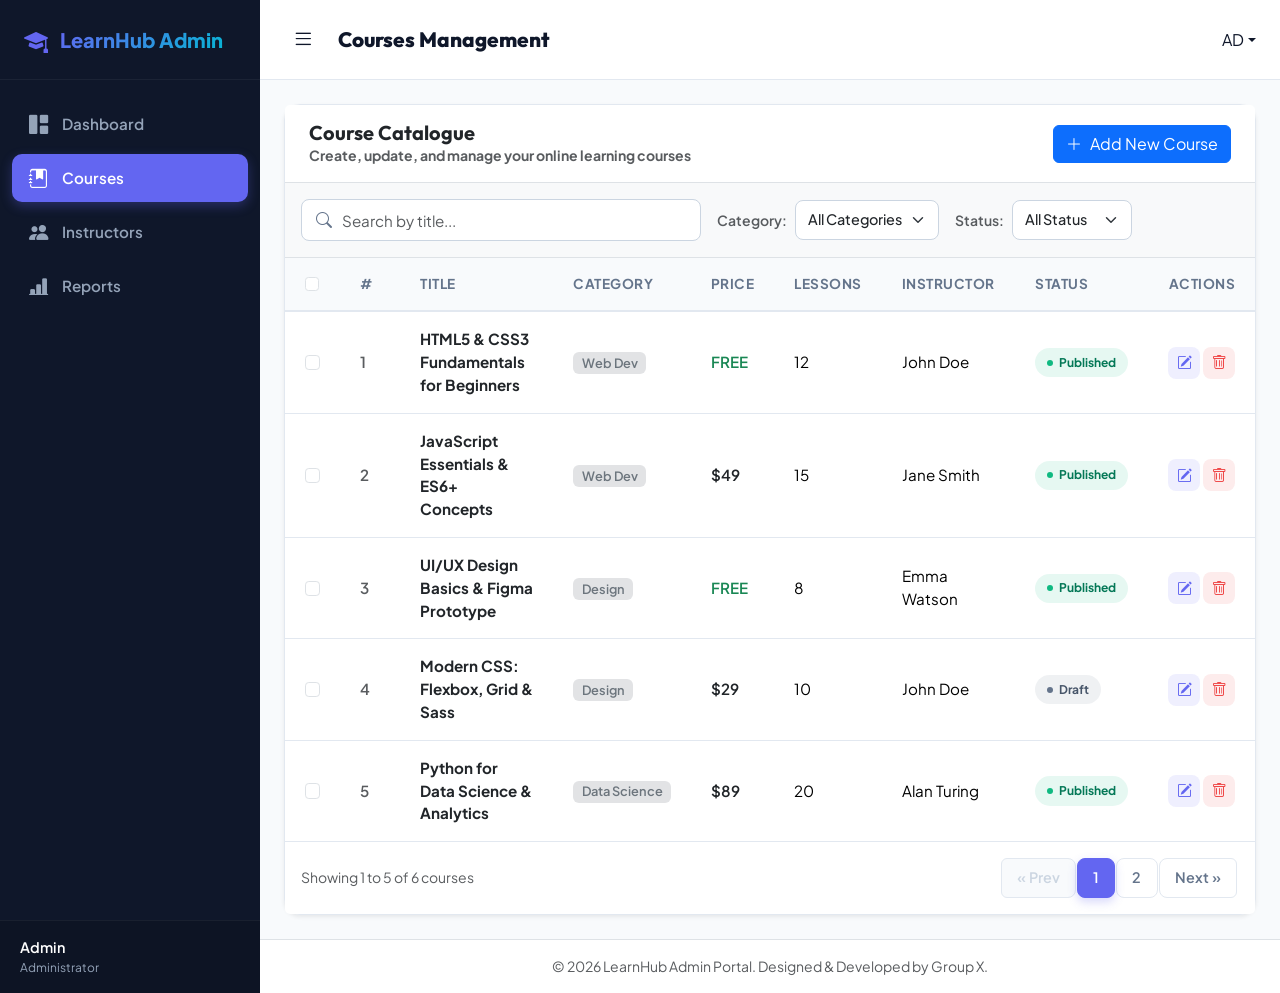
==== commit 9dc09616: "thêm logic cho admin page, thêm status cho courses trong app.js" ====
--- a/admin.html
+++ b/admin.html
@@ -1,22 +1,26 @@
 <!DOCTYPE html>
 <html lang="vi">
+
 <head>
     <meta charset="UTF-8">
     <meta name="viewport" content="width=device-width, initial-scale=1.0">
     <title>Admin Dashboard - LearnHub Panel</title>
-    
+
     <!-- Google Fonts -->
     <link rel="preconnect" href="https://fonts.googleapis.com">
     <link rel="preconnect" href="https://fonts.gstatic.com" crossorigin>
-    <link href="https://fonts.googleapis.com/css2?family=Outfit:wght@300;400;500;600;700;800&family=Plus+Jakarta+Sans:wght@300;400;500;600;700;800&display=swap" rel="stylesheet">
-    
+    <link
+        href="https://fonts.googleapis.com/css2?family=Outfit:wght@300;400;500;600;700;800&family=Plus+Jakarta+Sans:wght@300;400;500;600;700;800&display=swap"
+        rel="stylesheet">
+
     <!-- Bootstrap CSS CDN + Bootstrap Icons CDN -->
     <link rel="stylesheet" href="https://cdn.jsdelivr.net/npm/bootstrap@5.3.3/dist/css/bootstrap.min.css">
     <link rel="stylesheet" href="https://cdn.jsdelivr.net/npm/bootstrap-icons@1.11.2/font/bootstrap-icons.min.css">
-    
+
     <!-- Custom Style -->
     <link rel="stylesheet" href="style.css">
 </head>
+
 <body>
 
     <div id="admin-wrapper">
@@ -28,7 +32,7 @@
                 </div>
                 <span class="brand-name">LearnHub Admin</span>
             </div>
-            
+
             <ul class="sidebar-nav">
                 <li class="nav-item">
                     <a href="#" class="nav-link">
@@ -55,11 +59,10 @@
                     </a>
                 </li>
             </ul>
-            
+
             <div class="sidebar-user">
-                <img src="https://images.unsplash.com/photo-1535713875002-d1d0cf377fde?w=100&h=100&fit=crop&crop=face" alt="Admin Avatar">
                 <div class="user-info">
-                    <span class="user-name">Admin Profile</span>
+                    <span class="user-name">Admin</span>
                     <span class="user-role">Administrator</span>
                 </div>
             </div>
@@ -78,15 +81,16 @@
                     </button>
                     <h1 class="page-title">Courses Management</h1>
                 </div>
-                
+
                 <div class="d-flex align-items-center gap-3">
                     <div class="dropdown">
-                        <img src="https://images.unsplash.com/photo-1535713875002-d1d0cf377fde?w=100&h=100&fit=crop&crop=face" alt="User Profile" class="profile-avatar dropdown-toggle" data-bs-toggle="dropdown" aria-expanded="false" style="width: 38px; height: 38px; border-radius: 50%; cursor: pointer;">
+                        <div class="profile-avatar dropdown-toggle d-flex align-items-center justify-content-center"
+                            data-bs-toggle="dropdown" aria-expanded="false" style="cursor: pointer">
+                            AD
+                        </div>
                         <ul class="dropdown-menu dropdown-menu-end shadow border-0 py-2" style="border-radius: 10px;">
-                            <li><a class="dropdown-item py-2" href="#"><i class="bi bi-person me-2"></i>Profile</a></li>
-                            <li><a class="dropdown-item py-2" href="index.html"><i class="bi bi-globe me-2"></i>View Site</a></li>
-                            <li><hr class="dropdown-divider"></li>
-                            <li><a class="dropdown-item py-2 text-danger" href="#" id="btn-logout"><i class="bi bi-box-arrow-right me-2"></i>Logout</a></li>
+                            <li><a class="dropdown-item py-2" href="index.html"><i class="bi bi-globe me-2"></i>View
+                                    Site</a></li>
                         </ul>
                     </div>
                 </div>
@@ -94,15 +98,16 @@
 
             <!-- Workspace Body -->
             <div class="container-fluid p-4">
-                
+
                 <!-- Main Data Card -->
                 <div class="card admin-panel-card shadow-sm">
-                    <div class="card-header d-flex flex-wrap justify-content-between align-items-center gap-3 border-0 py-3 bg-white">
+                    <div
+                        class="card-header d-flex flex-wrap justify-content-between align-items-center gap-3 border-0 py-3 bg-white">
                         <div>
                             <h2 class="card-title h5 mb-0 fw-bold">Course Catalogue</h2>
                             <p class="text-muted mb-0 small">Create, update, and manage your online learning courses</p>
                         </div>
-                        
+
                         <button class="btn btn-primary btn-add-emp" id="btn-add-course">
                             <i class="bi bi-plus-lg me-2"></i>Add New Course
                         </button>
@@ -114,13 +119,16 @@
                             <!-- Search -->
                             <div class="search-grid-control flex-grow-1">
                                 <i class="bi bi-search"></i>
-                                <input type="text" class="form-control" id="search-input" placeholder="Search by title...">
-                            </div>
-                            
+                                <input type="text" class="form-control" id="search-input"
+                                    placeholder="Search by title...">
+                            </div>
+
                             <!-- Category Filter -->
                             <div class="d-flex align-items-center gap-2">
-                                <label for="category-filter" class="text-muted small fw-semibold text-nowrap">Category:</label>
-                                <select class="form-select sort-select" id="category-filter" style="height: 40px; min-width: 140px;">
+                                <label for="category-filter"
+                                    class="text-muted small fw-semibold text-nowrap">Category:</label>
+                                <select class="form-select sort-select" id="category-filter"
+                                    style="height: 40px; min-width: 140px;">
                                     <option value="All">All Categories</option>
                                     <option value="Web Dev">Web Dev</option>
                                     <option value="Design">Design</option>
@@ -132,8 +140,10 @@
 
                             <!-- Status Filter -->
                             <div class="d-flex align-items-center gap-2">
-                                <label for="status-filter" class="text-muted small fw-semibold text-nowrap">Status:</label>
-                                <select class="form-select sort-select" id="status-filter" style="height: 40px; min-width: 120px;">
+                                <label for="status-filter"
+                                    class="text-muted small fw-semibold text-nowrap">Status:</label>
+                                <select class="form-select sort-select" id="status-filter"
+                                    style="height: 40px; min-width: 120px;">
                                     <option value="All">All Status</option>
                                     <option value="Published">Published</option>
                                     <option value="Draft">Draft</option>
@@ -142,19 +152,6 @@
                         </div>
                     </div>
 
-                    <!-- Action Bar (Bulk Delete + Export) -->
-                    <div class="px-4 py-2 border-bottom d-flex justify-content-between align-items-center bg-white">
-                        <div class="d-flex align-items-center gap-2">
-                            <span class="text-muted small fw-semibold" id="selected-count-label">0 courses selected</span>
-                            <button class="btn btn-sm btn-outline-danger" id="btn-bulk-delete" disabled style="display: inline-flex; align-items: center; gap: 0.25rem;">
-                                <i class="bi bi-trash-fill"></i> Delete Selected
-                            </button>
-                        </div>
-                        
-                        <button class="btn btn-sm btn-outline-success" id="btn-export-csv" style="display: inline-flex; align-items: center; gap: 0.25rem;">
-                            <i class="bi bi-file-earmark-spreadsheet-fill"></i> Export to CSV
-                        </button>
-                    </div>
 
                     <!-- Data Table -->
                     <div class="table-responsive">
@@ -165,136 +162,19 @@
                                         <input type="checkbox" class="form-check-input" id="check-all-courses">
                                     </th>
                                     <th style="width: 60px;">#</th>
-                                    <th class="sortable-header" id="sort-title">
-                                        Title <i class="bi bi-arrow-down-up"></i>
-                                    </th>
-                                    <th class="sortable-header" id="sort-category">
-                                        Category <i class="bi bi-arrow-down-up"></i>
-                                    </th>
-                                    <th class="sortable-header" id="sort-price">
-                                        Price <i class="bi bi-arrow-down-up"></i>
-                                    </th>
+                                    <th>Title</th>
+                                    <th>Category</th>
+                                    <th>Price</th>
                                     <th>Lessons</th>
                                     <th>Instructor</th>
-                                    <th>Rating</th>
                                     <th>Status</th>
                                     <th class="text-end" style="width: 100px;">Actions</th>
                                 </tr>
                             </thead>
                             <tbody id="courses-tbody">
-                                <!-- Row 1 -->
-                                <tr data-course-id="1">
-                                    <td>
-                                        <input type="checkbox" class="form-check-input row-checkbox" data-id="1">
-                                    </td>
-                                    <td class="text-muted fw-semibold">1</td>
-                                    <td>
-                                        <div class="d-flex align-items-center gap-2">
-                                            <img src="images/html.svg" alt="HTML5" style="width: 32px; height: 32px; border-radius: 6px; object-fit: cover;">
-                                            <span class="fw-bold text-dark">HTML5 & CSS3 Fundamentals for Beginners</span>
-                                        </div>
-                                    </td>
-                                    <td><span class="badge bg-secondary-subtle text-secondary px-2.5 py-1.5 fw-semibold" style="font-size: 0.8rem;">Web Dev</span></td>
-                                    <td><span class="fw-semibold text-success">FREE</span></td>
-                                    <td>12</td>
-                                    <td>John Doe</td>
-                                    <td><span class="text-warning fw-bold"><i class="bi bi-star-fill me-1"></i>4.5</span></td>
-                                    <td><span class="status-badge status-badge-published">Published</span></td>
-                                    <td class="text-end">
-                                        <button class="btn-action-edit btn-edit" data-id="1" aria-label="Edit Course"><i class="bi bi-pencil-square"></i></button>
-                                        <button class="btn-action-delete btn-delete" data-id="1" aria-label="Delete Course"><i class="bi bi-trash"></i></button>
-                                    </td>
-                                </tr>
-                                <!-- Row 2 -->
-                                <tr data-course-id="2">
-                                    <td>
-                                        <input type="checkbox" class="form-check-input row-checkbox" data-id="2">
-                                    </td>
-                                    <td class="text-muted fw-semibold">2</td>
-                                    <td>
-                                        <div class="d-flex align-items-center gap-2">
-                                            <img src="images/javascript.svg" alt="JS" style="width: 32px; height: 32px; border-radius: 6px; object-fit: cover;">
-                                            <span class="fw-bold text-dark">JavaScript Essentials & ES6+ Concepts</span>
-                                        </div>
-                                    </td>
-                                    <td><span class="badge bg-secondary-subtle text-secondary px-2.5 py-1.5 fw-semibold" style="font-size: 0.8rem;">Web Dev</span></td>
-                                    <td><span class="fw-semibold text-dark">$49</span></td>
-                                    <td>15</td>
-                                    <td>Jane Smith</td>
-                                    <td><span class="text-warning fw-bold"><i class="bi bi-star-fill me-1"></i>4.8</span></td>
-                                    <td><span class="status-badge status-badge-published">Published</span></td>
-                                    <td class="text-end">
-                                        <button class="btn-action-edit btn-edit" data-id="2" aria-label="Edit Course"><i class="bi bi-pencil-square"></i></button>
-                                        <button class="btn-action-delete btn-delete" data-id="2" aria-label="Delete Course"><i class="bi bi-trash"></i></button>
-                                    </td>
-                                </tr>
-                                <!-- Row 3 -->
-                                <tr data-course-id="3">
-                                    <td>
-                                        <input type="checkbox" class="form-check-input row-checkbox" data-id="3">
-                                    </td>
-                                    <td class="text-muted fw-semibold">3</td>
-                                    <td>
-                                        <div class="d-flex align-items-center gap-2">
-                                            <img src="images/uiux.svg" alt="UI" style="width: 32px; height: 32px; border-radius: 6px; object-fit: cover;">
-                                            <span class="fw-bold text-dark">UI/UX Design Basics & Figma Prototype</span>
-                                        </div>
-                                    </td>
-                                    <td><span class="badge bg-secondary-subtle text-secondary px-2.5 py-1.5 fw-semibold" style="font-size: 0.8rem;">Design</span></td>
-                                    <td><span class="fw-semibold text-success">FREE</span></td>
-                                    <td>8</td>
-                                    <td>Emma Watson</td>
-                                    <td><span class="text-warning fw-bold"><i class="bi bi-star-fill me-1"></i>4.6</span></td>
-                                    <td><span class="status-badge status-badge-published">Published</span></td>
-                                    <td class="text-end">
-                                        <button class="btn-action-edit btn-edit" data-id="3" aria-label="Edit Course"><i class="bi bi-pencil-square"></i></button>
-                                        <button class="btn-action-delete btn-delete" data-id="3" aria-label="Delete Course"><i class="bi bi-trash"></i></button>
-                                    </td>
-                                </tr>
-                                <!-- Row 4 -->
-                                <tr data-course-id="4">
-                                    <td>
-                                        <input type="checkbox" class="form-check-input row-checkbox" data-id="4">
-                                    </td>
-                                    <td class="text-muted fw-semibold">4</td>
-                                    <td>
-                                        <div class="d-flex align-items-center gap-2">
-                                            <img src="images/css.svg" alt="CSS" style="width: 32px; height: 32px; border-radius: 6px; object-fit: cover;">
-                                            <span class="fw-bold text-dark">Modern CSS: Flexbox, Grid & Sass</span>
-                                        </div>
-                                    </td>
-                                    <td><span class="badge bg-secondary-subtle text-secondary px-2.5 py-1.5 fw-semibold" style="font-size: 0.8rem;">Design</span></td>
-                                    <td><span class="fw-semibold text-dark">$29</span></td>
-                                    <td>10</td>
-                                    <td>John Doe</td>
-                                    <td><span class="text-warning fw-bold"><i class="bi bi-star-fill me-1"></i>4.7</span></td>
-                                    <td><span class="status-badge status-badge-published">Published</span></td>
-                                    <td class="text-end">
-                                        <button class="btn-action-edit btn-edit" data-id="4" aria-label="Edit Course"><i class="bi bi-pencil-square"></i></button>
-                                        <button class="btn-action-delete btn-delete" data-id="4" aria-label="Delete Course"><i class="bi bi-trash"></i></button>
-                                    </td>
-                                </tr>
-                                <!-- Row 5 -->
-                                <tr data-course-id="5">
-                                    <td>
-                                        <input type="checkbox" class="form-check-input row-checkbox" data-id="5">
-                                    </td>
-                                    <td class="text-muted fw-semibold">5</td>
-                                    <td>
-                                        <div class="d-flex align-items-center gap-2">
-                                            <img src="images/python.svg" alt="Python" style="width: 32px; height: 32px; border-radius: 6px; object-fit: cover;">
-                                            <span class="fw-bold text-dark">Python for Data Science & Analytics</span>
-                                        </div>
-                                    </td>
-                                    <td><span class="badge bg-secondary-subtle text-secondary px-2.5 py-1.5 fw-semibold" style="font-size: 0.8rem;">Data Science</span></td>
-                                    <td><span class="fw-semibold text-dark">$89</span></td>
-                                    <td>20</td>
-                                    <td>Alan Turing</td>
-                                    <td><span class="text-warning fw-bold"><i class="bi bi-star-fill me-1"></i>4.9</span></td>
-                                    <td><span class="status-badge status-badge-published">Published</span></td>
-                                    <td class="text-end">
-                                        <button class="btn-action-edit btn-edit" data-id="5" aria-label="Edit Course"><i class="bi bi-pencil-square"></i></button>
-                                        <button class="btn-action-delete btn-delete" data-id="5" aria-label="Delete Course"><i class="bi bi-trash"></i></button>
+                                <tr>
+                                    <td colspan="9" class="text-center text-muted py-4">
+                                        Loading courses...
                                     </td>
                                 </tr>
                             </tbody>
@@ -302,7 +182,8 @@
                     </div>
 
                     <!-- Pagination -->
-                    <div class="card-footer bg-white border-0 py-3 d-flex flex-column flex-sm-row justify-content-between align-items-center gap-3">
+                    <div
+                        class="card-footer bg-white border-0 py-3 d-flex flex-column flex-sm-row justify-content-between align-items-center gap-3">
                         <span class="text-muted small" id="showing-records-label">Showing 1 to 5 of 6 courses</span>
                         <nav aria-label="Page navigation" class="pagination-custom">
                             <ul class="pagination mb-0">
@@ -344,15 +225,16 @@
                 </div>
                 <form id="courseForm" class="needs-validation" novalidate>
                     <input type="hidden" id="courseId" value="">
-                    
+
                     <div class="modal-body modal-body-custom">
                         <!-- Title -->
                         <div class="mb-3">
                             <label for="courseTitle" class="form-label">Course Title</label>
-                            <input type="text" class="form-control" id="courseTitle" required minlength="5" placeholder="Enter course title (min 5 characters)">
+                            <input type="text" class="form-control" id="courseTitle" required minlength="5"
+                                placeholder="Enter course title (min 5 characters)">
                             <div class="invalid-feedback">Please enter a title with at least 5 characters.</div>
                         </div>
-                        
+
                         <!-- Category -->
                         <div class="mb-3">
                             <label for="courseCategory" class="form-label">Category</label>
@@ -366,36 +248,34 @@
                             </select>
                             <div class="invalid-feedback">Please select a course category.</div>
                         </div>
-                        
+
                         <!-- Instructor -->
                         <div class="mb-3">
                             <label for="courseInstructor" class="form-label">Instructor Name</label>
-                            <input type="text" class="form-control" id="courseInstructor" required placeholder="Enter instructor name">
+                            <input type="text" class="form-control" id="courseInstructor" required
+                                placeholder="Enter instructor name">
                             <div class="invalid-feedback">Please enter the instructor name.</div>
                         </div>
-                        
+
                         <div class="row">
                             <!-- Lesson Count -->
                             <div class="col-md-6 mb-3">
                                 <label for="courseLessons" class="form-label">Lesson Count</label>
-                                <input type="number" class="form-control" id="courseLessons" required min="1" max="100" placeholder="1-100">
+                                <input type="number" class="form-control" id="courseLessons" required min="1" max="100"
+                                    placeholder="1-100">
                                 <div class="invalid-feedback">Please enter lessons between 1 and 100.</div>
                             </div>
                             <!-- Price -->
                             <div class="col-md-6 mb-3">
                                 <label for="coursePrice" class="form-label">Price ($)</label>
-                                <input type="number" class="form-control" id="coursePrice" required min="0" placeholder="0 for FREE">
+                                <input type="number" class="form-control" id="coursePrice" required min="0"
+                                    placeholder="0 for FREE">
                                 <div class="invalid-feedback">Please enter a valid price (>= 0).</div>
                             </div>
                         </div>
-                        
+
                         <div class="row">
-                            <!-- Rating -->
-                            <div class="col-md-6 mb-3">
-                                <label for="courseRating" class="form-label">Initial Rating</label>
-                                <input type="number" class="form-control" id="courseRating" required min="1.0" max="5.0" step="0.1" placeholder="1.0 - 5.0">
-                                <div class="invalid-feedback">Please enter a rating between 1.0 and 5.0.</div>
-                            </div>
+
                             <!-- Status -->
                             <div class="col-md-6 mb-3">
                                 <label for="courseStatus" class="form-label">Status</label>
@@ -417,7 +297,8 @@
     </div>
 
     <!-- Confirm Delete Modal -->
-    <div class="modal fade" id="deleteConfirmModal" tabindex="-1" aria-labelledby="deleteConfirmModalLabel" aria-hidden="true">
+    <div class="modal fade" id="deleteConfirmModal" tabindex="-1" aria-labelledby="deleteConfirmModalLabel"
+        aria-hidden="true">
         <div class="modal-dialog modal-dialog-centered modal-sm">
             <div class="modal-content modal-content-custom">
                 <div class="modal-header bg-danger-subtle py-3 border-0">
@@ -425,12 +306,13 @@
                     <button type="button" class="btn-close" data-bs-dismiss="modal" aria-label="Close"></button>
                 </div>
                 <div class="modal-body py-4 text-center">
-                    <i class="bi bi-exclamation-triangle-fill text-danger fs-1 mb-2"></i>
+
                     <p class="mb-0 fw-semibold">Are you sure you want to delete course:</p>
                     <p class="text-danger fw-bold mb-0" id="delete-target-name">JavaScript Essentials</p>
                     <p class="text-muted small mt-2 mb-0">This action cannot be undone!</p>
                 </div>
-                <div class="modal-footer justify-content-center border-0 bg-light py-3" style="border-bottom-left-radius: 20px; border-bottom-right-radius: 20px;">
+                <div class="modal-footer justify-content-center border-0 bg-light py-3"
+                    style="border-bottom-left-radius: 20px; border-bottom-right-radius: 20px;">
                     <button type="button" class="btn btn-light px-3" data-bs-dismiss="modal">Cancel</button>
                     <button type="button" class="btn btn-danger px-3" id="btn-confirm-delete">Delete</button>
                 </div>
@@ -440,22 +322,25 @@
 
     <!-- Toast Notification Container -->
     <div class="toast-container position-fixed top-0 end-0 p-3 toast-container-custom">
-        <div id="appToast" class="toast toast-custom align-items-center text-white border-0 bg-success" role="alert" aria-live="assertive" aria-atomic="true">
+        <div id="appToast" class="toast toast-custom align-items-center text-white border-0 bg-success" role="alert"
+            aria-live="assertive" aria-atomic="true">
             <div class="d-flex">
                 <div class="toast-body d-flex align-items-center gap-2">
                     <i class="bi bi-check-circle-fill"></i>
                     <span id="toast-message">Action completed successfully.</span>
                 </div>
-                <button type="button" class="btn-close btn-close-white me-2 m-auto" data-bs-dismiss="toast" aria-label="Close"></button>
+                <button type="button" class="btn-close btn-close-white me-2 m-auto" data-bs-dismiss="toast"
+                    aria-label="Close"></button>
             </div>
         </div>
     </div>
 
     <!-- Bootstrap Bundle JS CDN -->
     <script src="https://cdn.jsdelivr.net/npm/bootstrap@5.3.3/dist/js/bootstrap.bundle.min.js"></script>
-    
+
     <!-- Link JS files -->
     <script src="app.js"></script>
     <script src="admin.js"></script>
 </body>
-</html>
+
+</html>
--- a/style.css
+++ b/style.css
@@ -516,47 +516,76 @@
     font-weight: 700;
 }
 
+/* style.css */
+
+/* Video Player & Image Styling */
 .video-player-container {
-    background-color: #000000;
     border-radius: 16px;
     overflow: hidden;
-    box-shadow: var(--shadow-lg);
+    box-shadow: var(--shadow-lg, 0 10px 15px -3px rgba(0,0,0,0.1));
     aspect-ratio: 16/9;
     position: relative;
-}
+    width: 100%;
+}
+
 .video-player-container img {
     width: 100%;
     height: 100%;
     object-fit: cover;
-}
+    display: block;
+}
+
 .video-player-overlay {
     position: absolute;
     inset: 0;
-    background-color: rgba(15, 23, 42, 0.5);
+    background-color: rgba(15, 23, 42, 0.6);
     display: flex;
     align-items: center;
     justify-content: center;
     flex-direction: column;
     color: #ffffff;
-}
+    z-index: 10;
+}
+
+/* Play Button Styling */
 .play-btn-circle {
     width: 70px;
     height: 70px;
     border-radius: 50%;
     background-color: rgba(255, 255, 255, 0.9);
-    color: var(--primary-color);
+    color: var(--primary-color, #6366f1);
     display: flex;
     align-items: center;
     justify-content: center;
     font-size: 2rem;
     cursor: pointer;
     box-shadow: 0 0 25px rgba(255, 255, 255, 0.5);
-    transition: var(--transition-fast);
-}
+    transition: var(--transition-fast, all 0.2s ease);
+}
+
 .play-btn-circle:hover {
     transform: scale(1.1);
     background-color: #ffffff;
-    color: var(--primary-hover);
+    color: var(--primary-hover, #4f46e5);
+}
+
+.play-btn-circle i {
+    margin-left: 4px;
+}
+
+/* Sidebar Image Styling */
+.purchase-card-img {
+    position: relative;
+    padding-top: 56.25%;
+    overflow: hidden;
+}
+
+.purchase-card-img img {
+    position: absolute;
+    inset: 0;
+    width: 100%;
+    height: 100%;
+    object-fit: cover;
 }
 
 .sticky-sidebar {
@@ -1391,3 +1420,102 @@
         font-size: 0.8rem;
     }
 }
+
+/* --- SỬA LỖI BỐ CỤC KHÓA HỌC (COURSE CARDS LAYOUT) --- */
+
+/* Đảm bảo hàng (row) luôn có flex để các card tự co giãn chiều cao bằng nhau */
+#courses-grid.row {
+    display: flex;
+    flex-wrap: wrap;
+}
+
+/* Đảm bảo mỗi item chiếm trọn chiều cao bằng cách sử dụng display flex */
+.course-card-item {
+    display: flex;
+    flex-direction: column;
+}
+
+/* Khung card chính bao bọc toàn bộ nội dung */
+.course-card {
+    display: flex;
+    flex-direction: column;
+    height: 100%; /* Giúp tất cả các card có chiều cao đồng đều trong một hàng */
+    background: #ffffff;
+    border: 1px solid #e2e8f0;
+    border-radius: 12px;
+    overflow: hidden;
+    transition: transform 0.2s ease, box-shadow 0.2s ease;
+}
+
+.course-card:hover {
+    transform: translateY(-4px);
+    box-shadow: 0 10px 20px rgba(0, 0, 0, 0.08);
+}
+
+/* Phần hình ảnh khóa học cố định tỉ lệ, tránh bị bóp méo */
+.course-image-wrapper {
+    position: relative;
+    width: 100%;
+    height: 160px;
+    overflow: hidden;
+    background-color: #f8fafc;
+}
+
+.course-image-wrapper img {
+    width: 100%;
+    height: 100%;
+    object-fit: cover;
+}
+
+/* Thân card chứa nội dung (Tiêu đề, Giảng viên, Meta) */
+.course-body {
+    display: flex;
+    flex-direction: column;
+    flex-grow: 1; /* Đẩy phần footer xuống dưới cùng của card */
+    padding: 1.25rem;
+}
+
+/* Giới hạn tiêu đề khóa học tối đa 2 dòng để tránh lệch layout */
+.course-title {
+    font-size: 1.05rem;
+    font-weight: 700;
+    color: #1e293b;
+    margin-bottom: 0.75rem;
+    display: -webkit-box;
+    -webkit-line-clamp: 2;
+    -webkit-box-orient: vertical;
+    overflow: hidden;
+    text-overflow: ellipsis;
+    min-height: 2.8rem; /* Giữ chỗ cố định cho 2 dòng text */
+}
+
+/* Thông tin giảng viên và danh sách bài học */
+.course-instructor {
+    display: flex;
+    align-items: center;
+    gap: 0.5rem;
+    font-size: 0.9rem;
+    color: #64748b;
+    margin-bottom: 0.75rem;
+}
+
+.course-info-list {
+    display: flex;
+    justify-content: space-between;
+    font-size: 0.85rem;
+    color: #64748b;
+    margin-top: auto; /* Đẩy xuống sát footer của body */
+    padding-top: 0.5rem;
+    border-top: 1px dashed #f1f5f9;
+}
+
+/* Footer của card chứa giá và nút Enroll luôn thẳng hàng ở đáy */
+.course-footer {
+    display: flex;
+    align-items: center;
+    justify-content: space-between;
+    padding: 1rem 1.25rem;
+    background-color: #f8fafc;
+    border-top: 1px solid #f1f5f9;
+    margin-top: auto;
+}
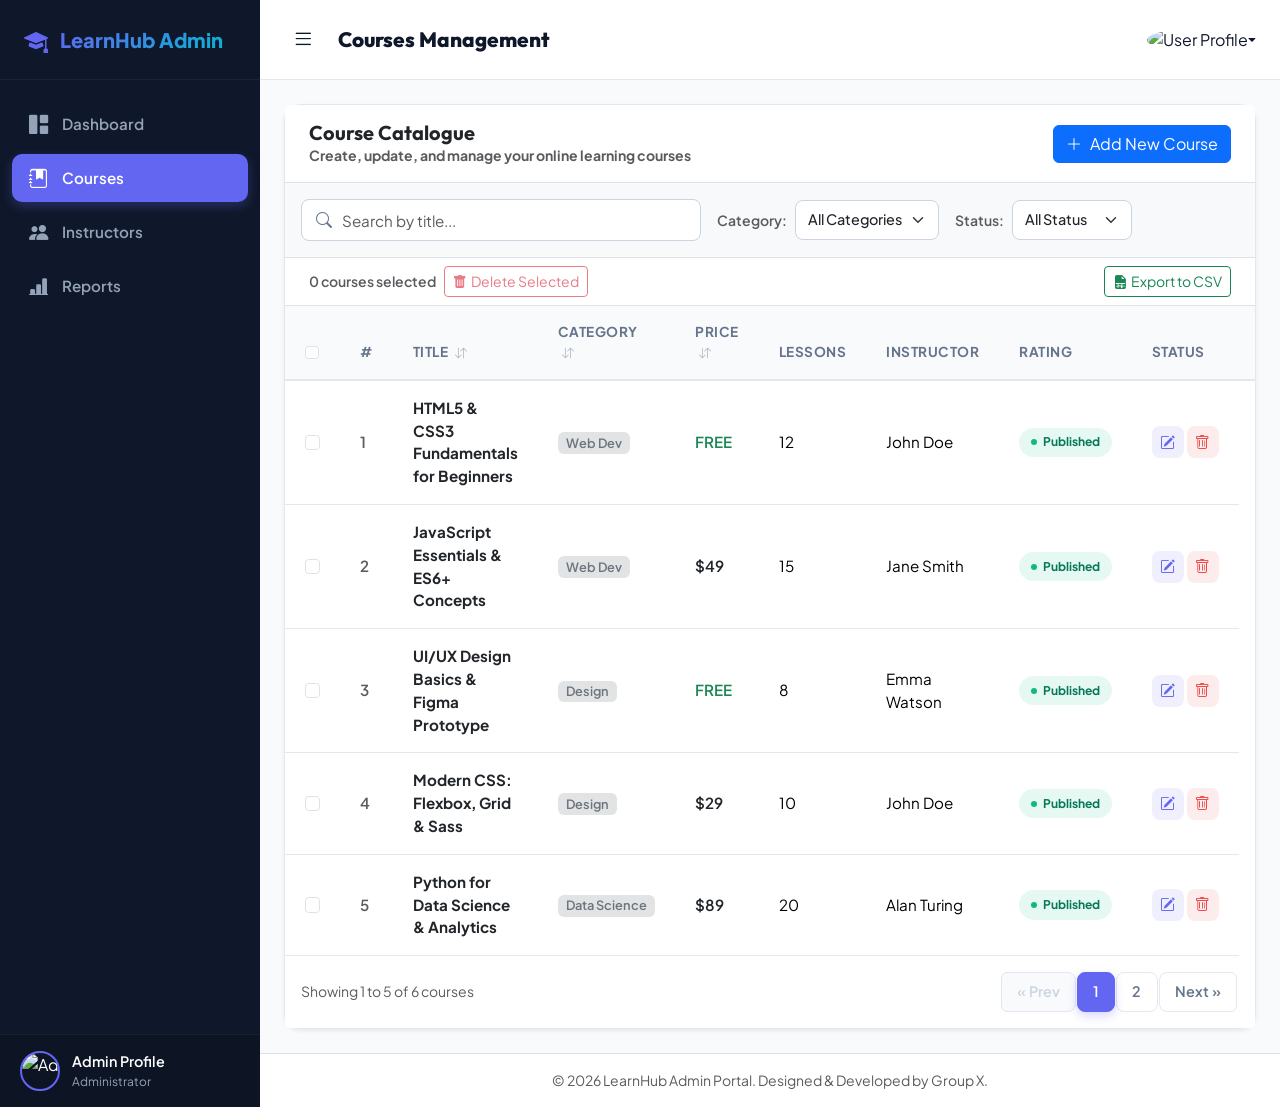
==== commit 84da1277: "feat(ui): implement course page" ====
--- a/admin.html
+++ b/admin.html
@@ -1,26 +1,22 @@
 <!DOCTYPE html>
 <html lang="vi">
-
 <head>
     <meta charset="UTF-8">
     <meta name="viewport" content="width=device-width, initial-scale=1.0">
     <title>Admin Dashboard - LearnHub Panel</title>
-
+    
     <!-- Google Fonts -->
     <link rel="preconnect" href="https://fonts.googleapis.com">
     <link rel="preconnect" href="https://fonts.gstatic.com" crossorigin>
-    <link
-        href="https://fonts.googleapis.com/css2?family=Outfit:wght@300;400;500;600;700;800&family=Plus+Jakarta+Sans:wght@300;400;500;600;700;800&display=swap"
-        rel="stylesheet">
-
+    <link href="https://fonts.googleapis.com/css2?family=Outfit:wght@300;400;500;600;700;800&family=Plus+Jakarta+Sans:wght@300;400;500;600;700;800&display=swap" rel="stylesheet">
+    
     <!-- Bootstrap CSS CDN + Bootstrap Icons CDN -->
     <link rel="stylesheet" href="https://cdn.jsdelivr.net/npm/bootstrap@5.3.3/dist/css/bootstrap.min.css">
     <link rel="stylesheet" href="https://cdn.jsdelivr.net/npm/bootstrap-icons@1.11.2/font/bootstrap-icons.min.css">
-
+    
     <!-- Custom Style -->
     <link rel="stylesheet" href="style.css">
 </head>
-
 <body>
 
     <div id="admin-wrapper">
@@ -32,7 +28,7 @@
                 </div>
                 <span class="brand-name">LearnHub Admin</span>
             </div>
-
+            
             <ul class="sidebar-nav">
                 <li class="nav-item">
                     <a href="#" class="nav-link">
@@ -59,10 +55,11 @@
                     </a>
                 </li>
             </ul>
-
+            
             <div class="sidebar-user">
+                <img src="https://images.unsplash.com/photo-1535713875002-d1d0cf377fde?w=100&h=100&fit=crop&crop=face" alt="Admin Avatar">
                 <div class="user-info">
-                    <span class="user-name">Admin</span>
+                    <span class="user-name">Admin Profile</span>
                     <span class="user-role">Administrator</span>
                 </div>
             </div>
@@ -81,16 +78,15 @@
                     </button>
                     <h1 class="page-title">Courses Management</h1>
                 </div>
-
+                
                 <div class="d-flex align-items-center gap-3">
                     <div class="dropdown">
-                        <div class="profile-avatar dropdown-toggle d-flex align-items-center justify-content-center"
-                            data-bs-toggle="dropdown" aria-expanded="false" style="cursor: pointer">
-                            AD
-                        </div>
+                        <img src="https://images.unsplash.com/photo-1535713875002-d1d0cf377fde?w=100&h=100&fit=crop&crop=face" alt="User Profile" class="profile-avatar dropdown-toggle" data-bs-toggle="dropdown" aria-expanded="false" style="width: 38px; height: 38px; border-radius: 50%; cursor: pointer;">
                         <ul class="dropdown-menu dropdown-menu-end shadow border-0 py-2" style="border-radius: 10px;">
-                            <li><a class="dropdown-item py-2" href="index.html"><i class="bi bi-globe me-2"></i>View
-                                    Site</a></li>
+                            <li><a class="dropdown-item py-2" href="#"><i class="bi bi-person me-2"></i>Profile</a></li>
+                            <li><a class="dropdown-item py-2" href="index.html"><i class="bi bi-globe me-2"></i>View Site</a></li>
+                            <li><hr class="dropdown-divider"></li>
+                            <li><a class="dropdown-item py-2 text-danger" href="#" id="btn-logout"><i class="bi bi-box-arrow-right me-2"></i>Logout</a></li>
                         </ul>
                     </div>
                 </div>
@@ -98,16 +94,15 @@
 
             <!-- Workspace Body -->
             <div class="container-fluid p-4">
-
+                
                 <!-- Main Data Card -->
                 <div class="card admin-panel-card shadow-sm">
-                    <div
-                        class="card-header d-flex flex-wrap justify-content-between align-items-center gap-3 border-0 py-3 bg-white">
+                    <div class="card-header d-flex flex-wrap justify-content-between align-items-center gap-3 border-0 py-3 bg-white">
                         <div>
                             <h2 class="card-title h5 mb-0 fw-bold">Course Catalogue</h2>
                             <p class="text-muted mb-0 small">Create, update, and manage your online learning courses</p>
                         </div>
-
+                        
                         <button class="btn btn-primary btn-add-emp" id="btn-add-course">
                             <i class="bi bi-plus-lg me-2"></i>Add New Course
                         </button>
@@ -119,16 +114,13 @@
                             <!-- Search -->
                             <div class="search-grid-control flex-grow-1">
                                 <i class="bi bi-search"></i>
-                                <input type="text" class="form-control" id="search-input"
-                                    placeholder="Search by title...">
-                            </div>
-
+                                <input type="text" class="form-control" id="search-input" placeholder="Search by title...">
+                            </div>
+                            
                             <!-- Category Filter -->
                             <div class="d-flex align-items-center gap-2">
-                                <label for="category-filter"
-                                    class="text-muted small fw-semibold text-nowrap">Category:</label>
-                                <select class="form-select sort-select" id="category-filter"
-                                    style="height: 40px; min-width: 140px;">
+                                <label for="category-filter" class="text-muted small fw-semibold text-nowrap">Category:</label>
+                                <select class="form-select sort-select" id="category-filter" style="height: 40px; min-width: 140px;">
                                     <option value="All">All Categories</option>
                                     <option value="Web Dev">Web Dev</option>
                                     <option value="Design">Design</option>
@@ -140,10 +132,8 @@
 
                             <!-- Status Filter -->
                             <div class="d-flex align-items-center gap-2">
-                                <label for="status-filter"
-                                    class="text-muted small fw-semibold text-nowrap">Status:</label>
-                                <select class="form-select sort-select" id="status-filter"
-                                    style="height: 40px; min-width: 120px;">
+                                <label for="status-filter" class="text-muted small fw-semibold text-nowrap">Status:</label>
+                                <select class="form-select sort-select" id="status-filter" style="height: 40px; min-width: 120px;">
                                     <option value="All">All Status</option>
                                     <option value="Published">Published</option>
                                     <option value="Draft">Draft</option>
@@ -152,6 +142,19 @@
                         </div>
                     </div>
 
+                    <!-- Action Bar (Bulk Delete + Export) -->
+                    <div class="px-4 py-2 border-bottom d-flex justify-content-between align-items-center bg-white">
+                        <div class="d-flex align-items-center gap-2">
+                            <span class="text-muted small fw-semibold" id="selected-count-label">0 courses selected</span>
+                            <button class="btn btn-sm btn-outline-danger" id="btn-bulk-delete" disabled style="display: inline-flex; align-items: center; gap: 0.25rem;">
+                                <i class="bi bi-trash-fill"></i> Delete Selected
+                            </button>
+                        </div>
+                        
+                        <button class="btn btn-sm btn-outline-success" id="btn-export-csv" style="display: inline-flex; align-items: center; gap: 0.25rem;">
+                            <i class="bi bi-file-earmark-spreadsheet-fill"></i> Export to CSV
+                        </button>
+                    </div>
 
                     <!-- Data Table -->
                     <div class="table-responsive">
@@ -162,19 +165,136 @@
                                         <input type="checkbox" class="form-check-input" id="check-all-courses">
                                     </th>
                                     <th style="width: 60px;">#</th>
-                                    <th>Title</th>
-                                    <th>Category</th>
-                                    <th>Price</th>
+                                    <th class="sortable-header" id="sort-title">
+                                        Title <i class="bi bi-arrow-down-up"></i>
+                                    </th>
+                                    <th class="sortable-header" id="sort-category">
+                                        Category <i class="bi bi-arrow-down-up"></i>
+                                    </th>
+                                    <th class="sortable-header" id="sort-price">
+                                        Price <i class="bi bi-arrow-down-up"></i>
+                                    </th>
                                     <th>Lessons</th>
                                     <th>Instructor</th>
+                                    <th>Rating</th>
                                     <th>Status</th>
                                     <th class="text-end" style="width: 100px;">Actions</th>
                                 </tr>
                             </thead>
                             <tbody id="courses-tbody">
-                                <tr>
-                                    <td colspan="9" class="text-center text-muted py-4">
-                                        Loading courses...
+                                <!-- Row 1 -->
+                                <tr data-course-id="1">
+                                    <td>
+                                        <input type="checkbox" class="form-check-input row-checkbox" data-id="1">
+                                    </td>
+                                    <td class="text-muted fw-semibold">1</td>
+                                    <td>
+                                        <div class="d-flex align-items-center gap-2">
+                                            <img src="images/html.svg" alt="HTML5" style="width: 32px; height: 32px; border-radius: 6px; object-fit: cover;">
+                                            <span class="fw-bold text-dark">HTML5 & CSS3 Fundamentals for Beginners</span>
+                                        </div>
+                                    </td>
+                                    <td><span class="badge bg-secondary-subtle text-secondary px-2.5 py-1.5 fw-semibold" style="font-size: 0.8rem;">Web Dev</span></td>
+                                    <td><span class="fw-semibold text-success">FREE</span></td>
+                                    <td>12</td>
+                                    <td>John Doe</td>
+                                    <td><span class="text-warning fw-bold"><i class="bi bi-star-fill me-1"></i>4.5</span></td>
+                                    <td><span class="status-badge status-badge-published">Published</span></td>
+                                    <td class="text-end">
+                                        <button class="btn-action-edit btn-edit" data-id="1" aria-label="Edit Course"><i class="bi bi-pencil-square"></i></button>
+                                        <button class="btn-action-delete btn-delete" data-id="1" aria-label="Delete Course"><i class="bi bi-trash"></i></button>
+                                    </td>
+                                </tr>
+                                <!-- Row 2 -->
+                                <tr data-course-id="2">
+                                    <td>
+                                        <input type="checkbox" class="form-check-input row-checkbox" data-id="2">
+                                    </td>
+                                    <td class="text-muted fw-semibold">2</td>
+                                    <td>
+                                        <div class="d-flex align-items-center gap-2">
+                                            <img src="images/javascript.svg" alt="JS" style="width: 32px; height: 32px; border-radius: 6px; object-fit: cover;">
+                                            <span class="fw-bold text-dark">JavaScript Essentials & ES6+ Concepts</span>
+                                        </div>
+                                    </td>
+                                    <td><span class="badge bg-secondary-subtle text-secondary px-2.5 py-1.5 fw-semibold" style="font-size: 0.8rem;">Web Dev</span></td>
+                                    <td><span class="fw-semibold text-dark">$49</span></td>
+                                    <td>15</td>
+                                    <td>Jane Smith</td>
+                                    <td><span class="text-warning fw-bold"><i class="bi bi-star-fill me-1"></i>4.8</span></td>
+                                    <td><span class="status-badge status-badge-published">Published</span></td>
+                                    <td class="text-end">
+                                        <button class="btn-action-edit btn-edit" data-id="2" aria-label="Edit Course"><i class="bi bi-pencil-square"></i></button>
+                                        <button class="btn-action-delete btn-delete" data-id="2" aria-label="Delete Course"><i class="bi bi-trash"></i></button>
+                                    </td>
+                                </tr>
+                                <!-- Row 3 -->
+                                <tr data-course-id="3">
+                                    <td>
+                                        <input type="checkbox" class="form-check-input row-checkbox" data-id="3">
+                                    </td>
+                                    <td class="text-muted fw-semibold">3</td>
+                                    <td>
+                                        <div class="d-flex align-items-center gap-2">
+                                            <img src="images/uiux.svg" alt="UI" style="width: 32px; height: 32px; border-radius: 6px; object-fit: cover;">
+                                            <span class="fw-bold text-dark">UI/UX Design Basics & Figma Prototype</span>
+                                        </div>
+                                    </td>
+                                    <td><span class="badge bg-secondary-subtle text-secondary px-2.5 py-1.5 fw-semibold" style="font-size: 0.8rem;">Design</span></td>
+                                    <td><span class="fw-semibold text-success">FREE</span></td>
+                                    <td>8</td>
+                                    <td>Emma Watson</td>
+                                    <td><span class="text-warning fw-bold"><i class="bi bi-star-fill me-1"></i>4.6</span></td>
+                                    <td><span class="status-badge status-badge-published">Published</span></td>
+                                    <td class="text-end">
+                                        <button class="btn-action-edit btn-edit" data-id="3" aria-label="Edit Course"><i class="bi bi-pencil-square"></i></button>
+                                        <button class="btn-action-delete btn-delete" data-id="3" aria-label="Delete Course"><i class="bi bi-trash"></i></button>
+                                    </td>
+                                </tr>
+                                <!-- Row 4 -->
+                                <tr data-course-id="4">
+                                    <td>
+                                        <input type="checkbox" class="form-check-input row-checkbox" data-id="4">
+                                    </td>
+                                    <td class="text-muted fw-semibold">4</td>
+                                    <td>
+                                        <div class="d-flex align-items-center gap-2">
+                                            <img src="images/css.svg" alt="CSS" style="width: 32px; height: 32px; border-radius: 6px; object-fit: cover;">
+                                            <span class="fw-bold text-dark">Modern CSS: Flexbox, Grid & Sass</span>
+                                        </div>
+                                    </td>
+                                    <td><span class="badge bg-secondary-subtle text-secondary px-2.5 py-1.5 fw-semibold" style="font-size: 0.8rem;">Design</span></td>
+                                    <td><span class="fw-semibold text-dark">$29</span></td>
+                                    <td>10</td>
+                                    <td>John Doe</td>
+                                    <td><span class="text-warning fw-bold"><i class="bi bi-star-fill me-1"></i>4.7</span></td>
+                                    <td><span class="status-badge status-badge-published">Published</span></td>
+                                    <td class="text-end">
+                                        <button class="btn-action-edit btn-edit" data-id="4" aria-label="Edit Course"><i class="bi bi-pencil-square"></i></button>
+                                        <button class="btn-action-delete btn-delete" data-id="4" aria-label="Delete Course"><i class="bi bi-trash"></i></button>
+                                    </td>
+                                </tr>
+                                <!-- Row 5 -->
+                                <tr data-course-id="5">
+                                    <td>
+                                        <input type="checkbox" class="form-check-input row-checkbox" data-id="5">
+                                    </td>
+                                    <td class="text-muted fw-semibold">5</td>
+                                    <td>
+                                        <div class="d-flex align-items-center gap-2">
+                                            <img src="images/python.svg" alt="Python" style="width: 32px; height: 32px; border-radius: 6px; object-fit: cover;">
+                                            <span class="fw-bold text-dark">Python for Data Science & Analytics</span>
+                                        </div>
+                                    </td>
+                                    <td><span class="badge bg-secondary-subtle text-secondary px-2.5 py-1.5 fw-semibold" style="font-size: 0.8rem;">Data Science</span></td>
+                                    <td><span class="fw-semibold text-dark">$89</span></td>
+                                    <td>20</td>
+                                    <td>Alan Turing</td>
+                                    <td><span class="text-warning fw-bold"><i class="bi bi-star-fill me-1"></i>4.9</span></td>
+                                    <td><span class="status-badge status-badge-published">Published</span></td>
+                                    <td class="text-end">
+                                        <button class="btn-action-edit btn-edit" data-id="5" aria-label="Edit Course"><i class="bi bi-pencil-square"></i></button>
+                                        <button class="btn-action-delete btn-delete" data-id="5" aria-label="Delete Course"><i class="bi bi-trash"></i></button>
                                     </td>
                                 </tr>
                             </tbody>
@@ -182,8 +302,7 @@
                     </div>
 
                     <!-- Pagination -->
-                    <div
-                        class="card-footer bg-white border-0 py-3 d-flex flex-column flex-sm-row justify-content-between align-items-center gap-3">
+                    <div class="card-footer bg-white border-0 py-3 d-flex flex-column flex-sm-row justify-content-between align-items-center gap-3">
                         <span class="text-muted small" id="showing-records-label">Showing 1 to 5 of 6 courses</span>
                         <nav aria-label="Page navigation" class="pagination-custom">
                             <ul class="pagination mb-0">
@@ -225,16 +344,15 @@
                 </div>
                 <form id="courseForm" class="needs-validation" novalidate>
                     <input type="hidden" id="courseId" value="">
-
+                    
                     <div class="modal-body modal-body-custom">
                         <!-- Title -->
                         <div class="mb-3">
                             <label for="courseTitle" class="form-label">Course Title</label>
-                            <input type="text" class="form-control" id="courseTitle" required minlength="5"
-                                placeholder="Enter course title (min 5 characters)">
+                            <input type="text" class="form-control" id="courseTitle" required minlength="5" placeholder="Enter course title (min 5 characters)">
                             <div class="invalid-feedback">Please enter a title with at least 5 characters.</div>
                         </div>
-
+                        
                         <!-- Category -->
                         <div class="mb-3">
                             <label for="courseCategory" class="form-label">Category</label>
@@ -248,34 +366,36 @@
                             </select>
                             <div class="invalid-feedback">Please select a course category.</div>
                         </div>
-
+                        
                         <!-- Instructor -->
                         <div class="mb-3">
                             <label for="courseInstructor" class="form-label">Instructor Name</label>
-                            <input type="text" class="form-control" id="courseInstructor" required
-                                placeholder="Enter instructor name">
+                            <input type="text" class="form-control" id="courseInstructor" required placeholder="Enter instructor name">
                             <div class="invalid-feedback">Please enter the instructor name.</div>
                         </div>
-
+                        
                         <div class="row">
                             <!-- Lesson Count -->
                             <div class="col-md-6 mb-3">
                                 <label for="courseLessons" class="form-label">Lesson Count</label>
-                                <input type="number" class="form-control" id="courseLessons" required min="1" max="100"
-                                    placeholder="1-100">
+                                <input type="number" class="form-control" id="courseLessons" required min="1" max="100" placeholder="1-100">
                                 <div class="invalid-feedback">Please enter lessons between 1 and 100.</div>
                             </div>
                             <!-- Price -->
                             <div class="col-md-6 mb-3">
                                 <label for="coursePrice" class="form-label">Price ($)</label>
-                                <input type="number" class="form-control" id="coursePrice" required min="0"
-                                    placeholder="0 for FREE">
+                                <input type="number" class="form-control" id="coursePrice" required min="0" placeholder="0 for FREE">
                                 <div class="invalid-feedback">Please enter a valid price (>= 0).</div>
                             </div>
                         </div>
-
+                        
                         <div class="row">
-
+                            <!-- Rating -->
+                            <div class="col-md-6 mb-3">
+                                <label for="courseRating" class="form-label">Initial Rating</label>
+                                <input type="number" class="form-control" id="courseRating" required min="1.0" max="5.0" step="0.1" placeholder="1.0 - 5.0">
+                                <div class="invalid-feedback">Please enter a rating between 1.0 and 5.0.</div>
+                            </div>
                             <!-- Status -->
                             <div class="col-md-6 mb-3">
                                 <label for="courseStatus" class="form-label">Status</label>
@@ -297,8 +417,7 @@
     </div>
 
     <!-- Confirm Delete Modal -->
-    <div class="modal fade" id="deleteConfirmModal" tabindex="-1" aria-labelledby="deleteConfirmModalLabel"
-        aria-hidden="true">
+    <div class="modal fade" id="deleteConfirmModal" tabindex="-1" aria-labelledby="deleteConfirmModalLabel" aria-hidden="true">
         <div class="modal-dialog modal-dialog-centered modal-sm">
             <div class="modal-content modal-content-custom">
                 <div class="modal-header bg-danger-subtle py-3 border-0">
@@ -306,13 +425,12 @@
                     <button type="button" class="btn-close" data-bs-dismiss="modal" aria-label="Close"></button>
                 </div>
                 <div class="modal-body py-4 text-center">
-
+                    <i class="bi bi-exclamation-triangle-fill text-danger fs-1 mb-2"></i>
                     <p class="mb-0 fw-semibold">Are you sure you want to delete course:</p>
                     <p class="text-danger fw-bold mb-0" id="delete-target-name">JavaScript Essentials</p>
                     <p class="text-muted small mt-2 mb-0">This action cannot be undone!</p>
                 </div>
-                <div class="modal-footer justify-content-center border-0 bg-light py-3"
-                    style="border-bottom-left-radius: 20px; border-bottom-right-radius: 20px;">
+                <div class="modal-footer justify-content-center border-0 bg-light py-3" style="border-bottom-left-radius: 20px; border-bottom-right-radius: 20px;">
                     <button type="button" class="btn btn-light px-3" data-bs-dismiss="modal">Cancel</button>
                     <button type="button" class="btn btn-danger px-3" id="btn-confirm-delete">Delete</button>
                 </div>
@@ -322,25 +440,22 @@
 
     <!-- Toast Notification Container -->
     <div class="toast-container position-fixed top-0 end-0 p-3 toast-container-custom">
-        <div id="appToast" class="toast toast-custom align-items-center text-white border-0 bg-success" role="alert"
-            aria-live="assertive" aria-atomic="true">
+        <div id="appToast" class="toast toast-custom align-items-center text-white border-0 bg-success" role="alert" aria-live="assertive" aria-atomic="true">
             <div class="d-flex">
                 <div class="toast-body d-flex align-items-center gap-2">
                     <i class="bi bi-check-circle-fill"></i>
                     <span id="toast-message">Action completed successfully.</span>
                 </div>
-                <button type="button" class="btn-close btn-close-white me-2 m-auto" data-bs-dismiss="toast"
-                    aria-label="Close"></button>
+                <button type="button" class="btn-close btn-close-white me-2 m-auto" data-bs-dismiss="toast" aria-label="Close"></button>
             </div>
         </div>
     </div>
 
     <!-- Bootstrap Bundle JS CDN -->
     <script src="https://cdn.jsdelivr.net/npm/bootstrap@5.3.3/dist/js/bootstrap.bundle.min.js"></script>
-
+    
     <!-- Link JS files -->
     <script src="app.js"></script>
     <script src="admin.js"></script>
 </body>
-
-</html>+</html>
--- a/style.css
+++ b/style.css
@@ -516,76 +516,47 @@
     font-weight: 700;
 }
 
-/* style.css */
-
-/* Video Player & Image Styling */
 .video-player-container {
+    background-color: #000000;
     border-radius: 16px;
     overflow: hidden;
-    box-shadow: var(--shadow-lg, 0 10px 15px -3px rgba(0,0,0,0.1));
+    box-shadow: var(--shadow-lg);
     aspect-ratio: 16/9;
     position: relative;
-    width: 100%;
-}
-
+}
 .video-player-container img {
     width: 100%;
     height: 100%;
     object-fit: cover;
-    display: block;
-}
-
+}
 .video-player-overlay {
     position: absolute;
     inset: 0;
-    background-color: rgba(15, 23, 42, 0.6);
+    background-color: rgba(15, 23, 42, 0.5);
     display: flex;
     align-items: center;
     justify-content: center;
     flex-direction: column;
     color: #ffffff;
-    z-index: 10;
-}
-
-/* Play Button Styling */
+}
 .play-btn-circle {
     width: 70px;
     height: 70px;
     border-radius: 50%;
     background-color: rgba(255, 255, 255, 0.9);
-    color: var(--primary-color, #6366f1);
+    color: var(--primary-color);
     display: flex;
     align-items: center;
     justify-content: center;
     font-size: 2rem;
     cursor: pointer;
     box-shadow: 0 0 25px rgba(255, 255, 255, 0.5);
-    transition: var(--transition-fast, all 0.2s ease);
-}
-
+    transition: var(--transition-fast);
+}
 .play-btn-circle:hover {
     transform: scale(1.1);
     background-color: #ffffff;
-    color: var(--primary-hover, #4f46e5);
-}
-
-.play-btn-circle i {
-    margin-left: 4px;
-}
-
-/* Sidebar Image Styling */
-.purchase-card-img {
-    position: relative;
-    padding-top: 56.25%;
-    overflow: hidden;
-}
-
-.purchase-card-img img {
-    position: absolute;
-    inset: 0;
-    width: 100%;
-    height: 100%;
-    object-fit: cover;
+    color: var(--primary-hover);
 }
 
 .sticky-sidebar {
@@ -1327,6 +1298,14 @@
     /* Responsive navbar */
     .navbar-custom {
         padding: 0.5rem 1rem;
+    }
+
+    #navbarContent {
+        background-color: #ffffff;
+        padding: 1rem;     
+        margin-top: 0.5rem;   
+        border-radius: 0.5rem;    
+        box-shadow: 0 4px 12px rgba(0, 0, 0, 0.15); 
     }
     
     /* Responsive Admin Sidebar */
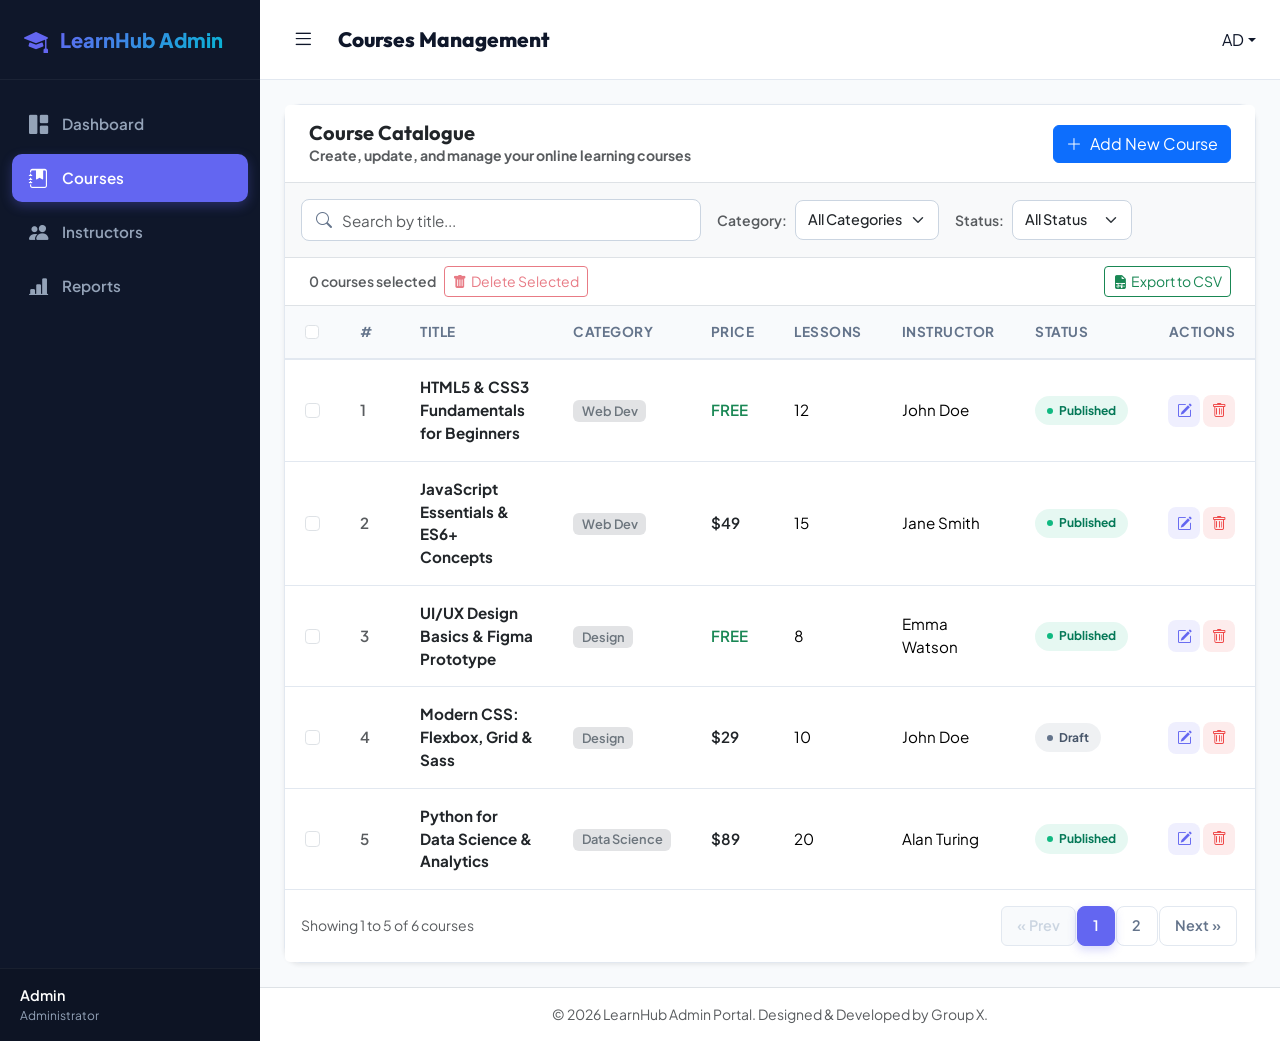
==== commit b5f7f5c8: "feat(ui): implement course detail page" ====
--- a/admin.html
+++ b/admin.html
@@ -1,22 +1,24 @@
 <!DOCTYPE html>
 <html lang="vi">
+
 <head>
     <meta charset="UTF-8">
     <meta name="viewport" content="width=device-width, initial-scale=1.0">
     <title>Admin Dashboard - LearnHub Panel</title>
-    
+
     <!-- Google Fonts -->
     <link rel="preconnect" href="https://fonts.googleapis.com">
     <link rel="preconnect" href="https://fonts.gstatic.com" crossorigin>
-    <link href="https://fonts.googleapis.com/css2?family=Outfit:wght@300;400;500;600;700;800&family=Plus+Jakarta+Sans:wght@300;400;500;600;700;800&display=swap" rel="stylesheet">
-    
+    <link rel="stylesheet" href="https://fonts.googleapis.com/css2?family=Outfit:wght@300;400;500;600;700;800&family=Plus+Jakarta+Sans:wght@300;400;500;600;700;800&display=swap">
+
     <!-- Bootstrap CSS CDN + Bootstrap Icons CDN -->
     <link rel="stylesheet" href="https://cdn.jsdelivr.net/npm/bootstrap@5.3.3/dist/css/bootstrap.min.css">
     <link rel="stylesheet" href="https://cdn.jsdelivr.net/npm/bootstrap-icons@1.11.2/font/bootstrap-icons.min.css">
-    
+
     <!-- Custom Style -->
     <link rel="stylesheet" href="style.css">
 </head>
+
 <body>
 
     <div id="admin-wrapper">
@@ -28,7 +30,7 @@
                 </div>
                 <span class="brand-name">LearnHub Admin</span>
             </div>
-            
+
             <ul class="sidebar-nav">
                 <li class="nav-item">
                     <a href="#" class="nav-link">
@@ -55,11 +57,10 @@
                     </a>
                 </li>
             </ul>
-            
+
             <div class="sidebar-user">
-                <img src="https://images.unsplash.com/photo-1535713875002-d1d0cf377fde?w=100&h=100&fit=crop&crop=face" alt="Admin Avatar">
                 <div class="user-info">
-                    <span class="user-name">Admin Profile</span>
+                    <span class="user-name">Admin</span>
                     <span class="user-role">Administrator</span>
                 </div>
             </div>
@@ -78,15 +79,16 @@
                     </button>
                     <h1 class="page-title">Courses Management</h1>
                 </div>
-                
+
                 <div class="d-flex align-items-center gap-3">
                     <div class="dropdown">
-                        <img src="https://images.unsplash.com/photo-1535713875002-d1d0cf377fde?w=100&h=100&fit=crop&crop=face" alt="User Profile" class="profile-avatar dropdown-toggle" data-bs-toggle="dropdown" aria-expanded="false" style="width: 38px; height: 38px; border-radius: 50%; cursor: pointer;">
+                        <div class="profile-avatar dropdown-toggle d-flex align-items-center justify-content-center"
+                            data-bs-toggle="dropdown" aria-expanded="false" style="cursor: pointer">
+                            AD
+                        </div>
                         <ul class="dropdown-menu dropdown-menu-end shadow border-0 py-2" style="border-radius: 10px;">
-                            <li><a class="dropdown-item py-2" href="#"><i class="bi bi-person me-2"></i>Profile</a></li>
-                            <li><a class="dropdown-item py-2" href="index.html"><i class="bi bi-globe me-2"></i>View Site</a></li>
-                            <li><hr class="dropdown-divider"></li>
-                            <li><a class="dropdown-item py-2 text-danger" href="#" id="btn-logout"><i class="bi bi-box-arrow-right me-2"></i>Logout</a></li>
+                            <li><a class="dropdown-item py-2" href="index.html"><i class="bi bi-globe me-2"></i>View
+                                    Site</a></li>
                         </ul>
                     </div>
                 </div>
@@ -94,15 +96,16 @@
 
             <!-- Workspace Body -->
             <div class="container-fluid p-4">
-                
+
                 <!-- Main Data Card -->
                 <div class="card admin-panel-card shadow-sm">
-                    <div class="card-header d-flex flex-wrap justify-content-between align-items-center gap-3 border-0 py-3 bg-white">
+                    <div
+                        class="card-header d-flex flex-wrap justify-content-between align-items-center gap-3 border-0 py-3 bg-white">
                         <div>
                             <h2 class="card-title h5 mb-0 fw-bold">Course Catalogue</h2>
                             <p class="text-muted mb-0 small">Create, update, and manage your online learning courses</p>
                         </div>
-                        
+
                         <button class="btn btn-primary btn-add-emp" id="btn-add-course">
                             <i class="bi bi-plus-lg me-2"></i>Add New Course
                         </button>
@@ -114,13 +117,16 @@
                             <!-- Search -->
                             <div class="search-grid-control flex-grow-1">
                                 <i class="bi bi-search"></i>
-                                <input type="text" class="form-control" id="search-input" placeholder="Search by title...">
-                            </div>
-                            
+                                <input type="text" class="form-control" id="search-input"
+                                    placeholder="Search by title...">
+                            </div>
+
                             <!-- Category Filter -->
                             <div class="d-flex align-items-center gap-2">
-                                <label for="category-filter" class="text-muted small fw-semibold text-nowrap">Category:</label>
-                                <select class="form-select sort-select" id="category-filter" style="height: 40px; min-width: 140px;">
+                                <label for="category-filter"
+                                    class="text-muted small fw-semibold text-nowrap">Category:</label>
+                                <select class="form-select sort-select" id="category-filter"
+                                    style="height: 40px; min-width: 140px;">
                                     <option value="All">All Categories</option>
                                     <option value="Web Dev">Web Dev</option>
                                     <option value="Design">Design</option>
@@ -132,8 +138,10 @@
 
                             <!-- Status Filter -->
                             <div class="d-flex align-items-center gap-2">
-                                <label for="status-filter" class="text-muted small fw-semibold text-nowrap">Status:</label>
-                                <select class="form-select sort-select" id="status-filter" style="height: 40px; min-width: 120px;">
+                                <label for="status-filter"
+                                    class="text-muted small fw-semibold text-nowrap">Status:</label>
+                                <select class="form-select sort-select" id="status-filter"
+                                    style="height: 40px; min-width: 120px;">
                                     <option value="All">All Status</option>
                                     <option value="Published">Published</option>
                                     <option value="Draft">Draft</option>
@@ -165,136 +173,19 @@
                                         <input type="checkbox" class="form-check-input" id="check-all-courses">
                                     </th>
                                     <th style="width: 60px;">#</th>
-                                    <th class="sortable-header" id="sort-title">
-                                        Title <i class="bi bi-arrow-down-up"></i>
-                                    </th>
-                                    <th class="sortable-header" id="sort-category">
-                                        Category <i class="bi bi-arrow-down-up"></i>
-                                    </th>
-                                    <th class="sortable-header" id="sort-price">
-                                        Price <i class="bi bi-arrow-down-up"></i>
-                                    </th>
+                                    <th>Title</th>
+                                    <th>Category</th>
+                                    <th>Price</th>
                                     <th>Lessons</th>
                                     <th>Instructor</th>
-                                    <th>Rating</th>
                                     <th>Status</th>
                                     <th class="text-end" style="width: 100px;">Actions</th>
                                 </tr>
                             </thead>
                             <tbody id="courses-tbody">
-                                <!-- Row 1 -->
-                                <tr data-course-id="1">
-                                    <td>
-                                        <input type="checkbox" class="form-check-input row-checkbox" data-id="1">
-                                    </td>
-                                    <td class="text-muted fw-semibold">1</td>
-                                    <td>
-                                        <div class="d-flex align-items-center gap-2">
-                                            <img src="images/html.svg" alt="HTML5" style="width: 32px; height: 32px; border-radius: 6px; object-fit: cover;">
-                                            <span class="fw-bold text-dark">HTML5 & CSS3 Fundamentals for Beginners</span>
-                                        </div>
-                                    </td>
-                                    <td><span class="badge bg-secondary-subtle text-secondary px-2.5 py-1.5 fw-semibold" style="font-size: 0.8rem;">Web Dev</span></td>
-                                    <td><span class="fw-semibold text-success">FREE</span></td>
-                                    <td>12</td>
-                                    <td>John Doe</td>
-                                    <td><span class="text-warning fw-bold"><i class="bi bi-star-fill me-1"></i>4.5</span></td>
-                                    <td><span class="status-badge status-badge-published">Published</span></td>
-                                    <td class="text-end">
-                                        <button class="btn-action-edit btn-edit" data-id="1" aria-label="Edit Course"><i class="bi bi-pencil-square"></i></button>
-                                        <button class="btn-action-delete btn-delete" data-id="1" aria-label="Delete Course"><i class="bi bi-trash"></i></button>
-                                    </td>
-                                </tr>
-                                <!-- Row 2 -->
-                                <tr data-course-id="2">
-                                    <td>
-                                        <input type="checkbox" class="form-check-input row-checkbox" data-id="2">
-                                    </td>
-                                    <td class="text-muted fw-semibold">2</td>
-                                    <td>
-                                        <div class="d-flex align-items-center gap-2">
-                                            <img src="images/javascript.svg" alt="JS" style="width: 32px; height: 32px; border-radius: 6px; object-fit: cover;">
-                                            <span class="fw-bold text-dark">JavaScript Essentials & ES6+ Concepts</span>
-                                        </div>
-                                    </td>
-                                    <td><span class="badge bg-secondary-subtle text-secondary px-2.5 py-1.5 fw-semibold" style="font-size: 0.8rem;">Web Dev</span></td>
-                                    <td><span class="fw-semibold text-dark">$49</span></td>
-                                    <td>15</td>
-                                    <td>Jane Smith</td>
-                                    <td><span class="text-warning fw-bold"><i class="bi bi-star-fill me-1"></i>4.8</span></td>
-                                    <td><span class="status-badge status-badge-published">Published</span></td>
-                                    <td class="text-end">
-                                        <button class="btn-action-edit btn-edit" data-id="2" aria-label="Edit Course"><i class="bi bi-pencil-square"></i></button>
-                                        <button class="btn-action-delete btn-delete" data-id="2" aria-label="Delete Course"><i class="bi bi-trash"></i></button>
-                                    </td>
-                                </tr>
-                                <!-- Row 3 -->
-                                <tr data-course-id="3">
-                                    <td>
-                                        <input type="checkbox" class="form-check-input row-checkbox" data-id="3">
-                                    </td>
-                                    <td class="text-muted fw-semibold">3</td>
-                                    <td>
-                                        <div class="d-flex align-items-center gap-2">
-                                            <img src="images/uiux.svg" alt="UI" style="width: 32px; height: 32px; border-radius: 6px; object-fit: cover;">
-                                            <span class="fw-bold text-dark">UI/UX Design Basics & Figma Prototype</span>
-                                        </div>
-                                    </td>
-                                    <td><span class="badge bg-secondary-subtle text-secondary px-2.5 py-1.5 fw-semibold" style="font-size: 0.8rem;">Design</span></td>
-                                    <td><span class="fw-semibold text-success">FREE</span></td>
-                                    <td>8</td>
-                                    <td>Emma Watson</td>
-                                    <td><span class="text-warning fw-bold"><i class="bi bi-star-fill me-1"></i>4.6</span></td>
-                                    <td><span class="status-badge status-badge-published">Published</span></td>
-                                    <td class="text-end">
-                                        <button class="btn-action-edit btn-edit" data-id="3" aria-label="Edit Course"><i class="bi bi-pencil-square"></i></button>
-                                        <button class="btn-action-delete btn-delete" data-id="3" aria-label="Delete Course"><i class="bi bi-trash"></i></button>
-                                    </td>
-                                </tr>
-                                <!-- Row 4 -->
-                                <tr data-course-id="4">
-                                    <td>
-                                        <input type="checkbox" class="form-check-input row-checkbox" data-id="4">
-                                    </td>
-                                    <td class="text-muted fw-semibold">4</td>
-                                    <td>
-                                        <div class="d-flex align-items-center gap-2">
-                                            <img src="images/css.svg" alt="CSS" style="width: 32px; height: 32px; border-radius: 6px; object-fit: cover;">
-                                            <span class="fw-bold text-dark">Modern CSS: Flexbox, Grid & Sass</span>
-                                        </div>
-                                    </td>
-                                    <td><span class="badge bg-secondary-subtle text-secondary px-2.5 py-1.5 fw-semibold" style="font-size: 0.8rem;">Design</span></td>
-                                    <td><span class="fw-semibold text-dark">$29</span></td>
-                                    <td>10</td>
-                                    <td>John Doe</td>
-                                    <td><span class="text-warning fw-bold"><i class="bi bi-star-fill me-1"></i>4.7</span></td>
-                                    <td><span class="status-badge status-badge-published">Published</span></td>
-                                    <td class="text-end">
-                                        <button class="btn-action-edit btn-edit" data-id="4" aria-label="Edit Course"><i class="bi bi-pencil-square"></i></button>
-                                        <button class="btn-action-delete btn-delete" data-id="4" aria-label="Delete Course"><i class="bi bi-trash"></i></button>
-                                    </td>
-                                </tr>
-                                <!-- Row 5 -->
-                                <tr data-course-id="5">
-                                    <td>
-                                        <input type="checkbox" class="form-check-input row-checkbox" data-id="5">
-                                    </td>
-                                    <td class="text-muted fw-semibold">5</td>
-                                    <td>
-                                        <div class="d-flex align-items-center gap-2">
-                                            <img src="images/python.svg" alt="Python" style="width: 32px; height: 32px; border-radius: 6px; object-fit: cover;">
-                                            <span class="fw-bold text-dark">Python for Data Science & Analytics</span>
-                                        </div>
-                                    </td>
-                                    <td><span class="badge bg-secondary-subtle text-secondary px-2.5 py-1.5 fw-semibold" style="font-size: 0.8rem;">Data Science</span></td>
-                                    <td><span class="fw-semibold text-dark">$89</span></td>
-                                    <td>20</td>
-                                    <td>Alan Turing</td>
-                                    <td><span class="text-warning fw-bold"><i class="bi bi-star-fill me-1"></i>4.9</span></td>
-                                    <td><span class="status-badge status-badge-published">Published</span></td>
-                                    <td class="text-end">
-                                        <button class="btn-action-edit btn-edit" data-id="5" aria-label="Edit Course"><i class="bi bi-pencil-square"></i></button>
-                                        <button class="btn-action-delete btn-delete" data-id="5" aria-label="Delete Course"><i class="bi bi-trash"></i></button>
+                                <tr>
+                                    <td colspan="9" class="text-center text-muted py-4">
+                                        Loading courses...
                                     </td>
                                 </tr>
                             </tbody>
@@ -302,7 +193,8 @@
                     </div>
 
                     <!-- Pagination -->
-                    <div class="card-footer bg-white border-0 py-3 d-flex flex-column flex-sm-row justify-content-between align-items-center gap-3">
+                    <div
+                        class="card-footer bg-white border-0 py-3 d-flex flex-column flex-sm-row justify-content-between align-items-center gap-3">
                         <span class="text-muted small" id="showing-records-label">Showing 1 to 5 of 6 courses</span>
                         <nav aria-label="Page navigation" class="pagination-custom">
                             <ul class="pagination mb-0">
@@ -344,15 +236,16 @@
                 </div>
                 <form id="courseForm" class="needs-validation" novalidate>
                     <input type="hidden" id="courseId" value="">
-                    
+
                     <div class="modal-body modal-body-custom">
                         <!-- Title -->
                         <div class="mb-3">
                             <label for="courseTitle" class="form-label">Course Title</label>
-                            <input type="text" class="form-control" id="courseTitle" required minlength="5" placeholder="Enter course title (min 5 characters)">
+                            <input type="text" class="form-control" id="courseTitle" required minlength="5"
+                                placeholder="Enter course title (min 5 characters)">
                             <div class="invalid-feedback">Please enter a title with at least 5 characters.</div>
                         </div>
-                        
+
                         <!-- Category -->
                         <div class="mb-3">
                             <label for="courseCategory" class="form-label">Category</label>
@@ -366,36 +259,34 @@
                             </select>
                             <div class="invalid-feedback">Please select a course category.</div>
                         </div>
-                        
+
                         <!-- Instructor -->
                         <div class="mb-3">
                             <label for="courseInstructor" class="form-label">Instructor Name</label>
-                            <input type="text" class="form-control" id="courseInstructor" required placeholder="Enter instructor name">
+                            <input type="text" class="form-control" id="courseInstructor" required
+                                placeholder="Enter instructor name">
                             <div class="invalid-feedback">Please enter the instructor name.</div>
                         </div>
-                        
+
                         <div class="row">
                             <!-- Lesson Count -->
                             <div class="col-md-6 mb-3">
                                 <label for="courseLessons" class="form-label">Lesson Count</label>
-                                <input type="number" class="form-control" id="courseLessons" required min="1" max="100" placeholder="1-100">
+                                <input type="number" class="form-control" id="courseLessons" required min="1" max="100"
+                                    placeholder="1-100">
                                 <div class="invalid-feedback">Please enter lessons between 1 and 100.</div>
                             </div>
                             <!-- Price -->
                             <div class="col-md-6 mb-3">
                                 <label for="coursePrice" class="form-label">Price ($)</label>
-                                <input type="number" class="form-control" id="coursePrice" required min="0" placeholder="0 for FREE">
+                                <input type="number" class="form-control" id="coursePrice" required min="0"
+                                    placeholder="0 for FREE">
                                 <div class="invalid-feedback">Please enter a valid price (>= 0).</div>
                             </div>
                         </div>
-                        
+
                         <div class="row">
-                            <!-- Rating -->
-                            <div class="col-md-6 mb-3">
-                                <label for="courseRating" class="form-label">Initial Rating</label>
-                                <input type="number" class="form-control" id="courseRating" required min="1.0" max="5.0" step="0.1" placeholder="1.0 - 5.0">
-                                <div class="invalid-feedback">Please enter a rating between 1.0 and 5.0.</div>
-                            </div>
+
                             <!-- Status -->
                             <div class="col-md-6 mb-3">
                                 <label for="courseStatus" class="form-label">Status</label>
@@ -417,7 +308,8 @@
     </div>
 
     <!-- Confirm Delete Modal -->
-    <div class="modal fade" id="deleteConfirmModal" tabindex="-1" aria-labelledby="deleteConfirmModalLabel" aria-hidden="true">
+    <div class="modal fade" id="deleteConfirmModal" tabindex="-1" aria-labelledby="deleteConfirmModalLabel"
+        aria-hidden="true">
         <div class="modal-dialog modal-dialog-centered modal-sm">
             <div class="modal-content modal-content-custom">
                 <div class="modal-header bg-danger-subtle py-3 border-0">
@@ -425,12 +317,13 @@
                     <button type="button" class="btn-close" data-bs-dismiss="modal" aria-label="Close"></button>
                 </div>
                 <div class="modal-body py-4 text-center">
-                    <i class="bi bi-exclamation-triangle-fill text-danger fs-1 mb-2"></i>
+
                     <p class="mb-0 fw-semibold">Are you sure you want to delete course:</p>
                     <p class="text-danger fw-bold mb-0" id="delete-target-name">JavaScript Essentials</p>
                     <p class="text-muted small mt-2 mb-0">This action cannot be undone!</p>
                 </div>
-                <div class="modal-footer justify-content-center border-0 bg-light py-3" style="border-bottom-left-radius: 20px; border-bottom-right-radius: 20px;">
+                <div class="modal-footer justify-content-center border-0 bg-light py-3"
+                    style="border-bottom-left-radius: 20px; border-bottom-right-radius: 20px;">
                     <button type="button" class="btn btn-light px-3" data-bs-dismiss="modal">Cancel</button>
                     <button type="button" class="btn btn-danger px-3" id="btn-confirm-delete">Delete</button>
                 </div>
@@ -440,22 +333,24 @@
 
     <!-- Toast Notification Container -->
     <div class="toast-container position-fixed top-0 end-0 p-3 toast-container-custom">
-        <div id="appToast" class="toast toast-custom align-items-center text-white border-0 bg-success" role="alert" aria-live="assertive" aria-atomic="true">
+        <div id="appToast" class="toast toast-custom align-items-center text-white border-0 bg-success" role="alert"
+            aria-live="assertive" aria-atomic="true">
             <div class="d-flex">
                 <div class="toast-body d-flex align-items-center gap-2">
                     <i class="bi bi-check-circle-fill"></i>
                     <span id="toast-message">Action completed successfully.</span>
                 </div>
-                <button type="button" class="btn-close btn-close-white me-2 m-auto" data-bs-dismiss="toast" aria-label="Close"></button>
+                <button type="button" class="btn-close btn-close-white me-2 m-auto" data-bs-dismiss="toast"
+                    aria-label="Close"></button>
             </div>
         </div>
     </div>
 
     <!-- Bootstrap Bundle JS CDN -->
     <script src="https://cdn.jsdelivr.net/npm/bootstrap@5.3.3/dist/js/bootstrap.bundle.min.js"></script>
-    
+
     <!-- Link JS files -->
     <script src="app.js"></script>
     <script src="admin.js"></script>
 </body>
-</html>
+</html>
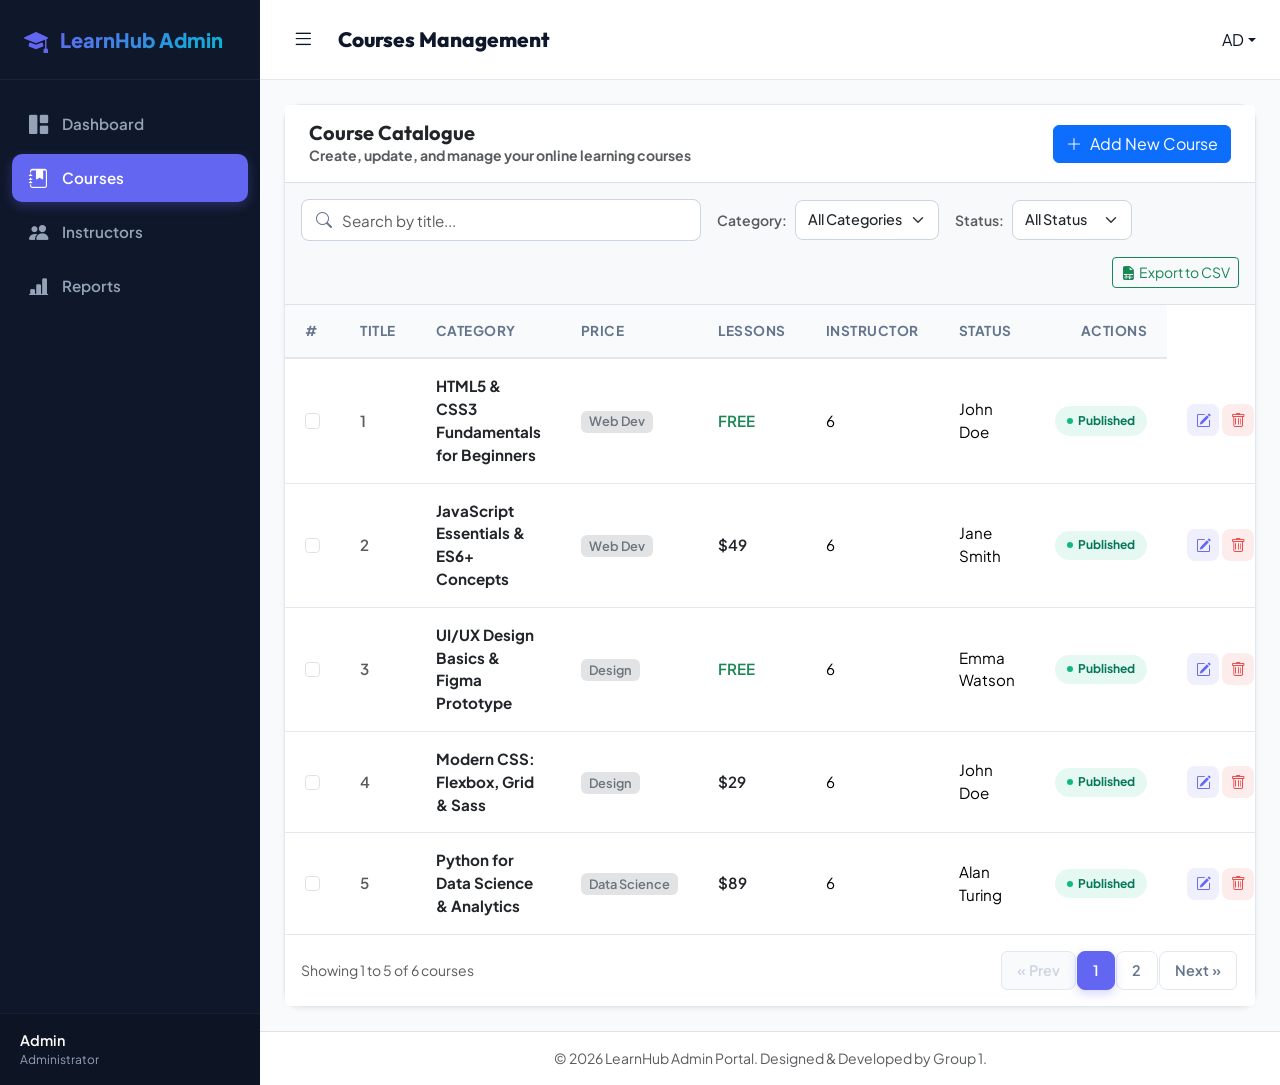
==== commit 0cc33d4a: "fix(ui): rename footer and remove checkbox" ====
--- a/admin.html
+++ b/admin.html
@@ -147,21 +147,13 @@
                                     <option value="Draft">Draft</option>
                                 </select>
                             </div>
-                        </div>
-                    </div>
-
-                    <!-- Action Bar (Bulk Delete + Export) -->
-                    <div class="px-4 py-2 border-bottom d-flex justify-content-between align-items-center bg-white">
-                        <div class="d-flex align-items-center gap-2">
-                            <span class="text-muted small fw-semibold" id="selected-count-label">0 courses selected</span>
-                            <button class="btn btn-sm btn-outline-danger" id="btn-bulk-delete" disabled style="display: inline-flex; align-items: center; gap: 0.25rem;">
-                                <i class="bi bi-trash-fill"></i> Delete Selected
-                            </button>
-                        </div>
-                        
-                        <button class="btn btn-sm btn-outline-success" id="btn-export-csv" style="display: inline-flex; align-items: center; gap: 0.25rem;">
-                            <i class="bi bi-file-earmark-spreadsheet-fill"></i> Export to CSV
-                        </button>
+
+                            <div class="d-flex justify-content-end gap-2 ms-auto">
+                                <button class="btn btn-sm btn-outline-success" id="btn-export-csv" style="display: inline-flex; align-items: center; gap: 0.25rem;">
+                                    <i class="bi bi-file-earmark-spreadsheet-fill"></i> Export to CSV
+                                </button>
+                            </div>
+                        </div>
                     </div>
 
                     <!-- Data Table -->
@@ -169,9 +161,6 @@
                         <table class="table custom-table-admin align-middle" id="courses-table">
                             <thead>
                                 <tr>
-                                    <th style="width: 40px;">
-                                        <input type="checkbox" class="form-check-input" id="check-all-courses">
-                                    </th>
                                     <th style="width: 60px;">#</th>
                                     <th>Title</th>
                                     <th>Category</th>
@@ -219,13 +208,12 @@
 
             <!-- footer -->
             <footer class="text-center py-3 bg-white border-top mt-auto text-muted small">
-                &copy; 2026 LearnHub Admin Portal. Designed & Developed by Group X.
+                &copy; 2026 LearnHub Admin Portal. Designed & Developed by Group 1.
             </footer>
         </div>
     </div>
 
     <!-- Bootstrap Modals -->
-
     <!-- Add/Edit Course Modal -->
     <div class="modal fade" id="courseModal" tabindex="-1" aria-labelledby="courseModalLabel" aria-hidden="true">
         <div class="modal-dialog modal-dialog-centered">
